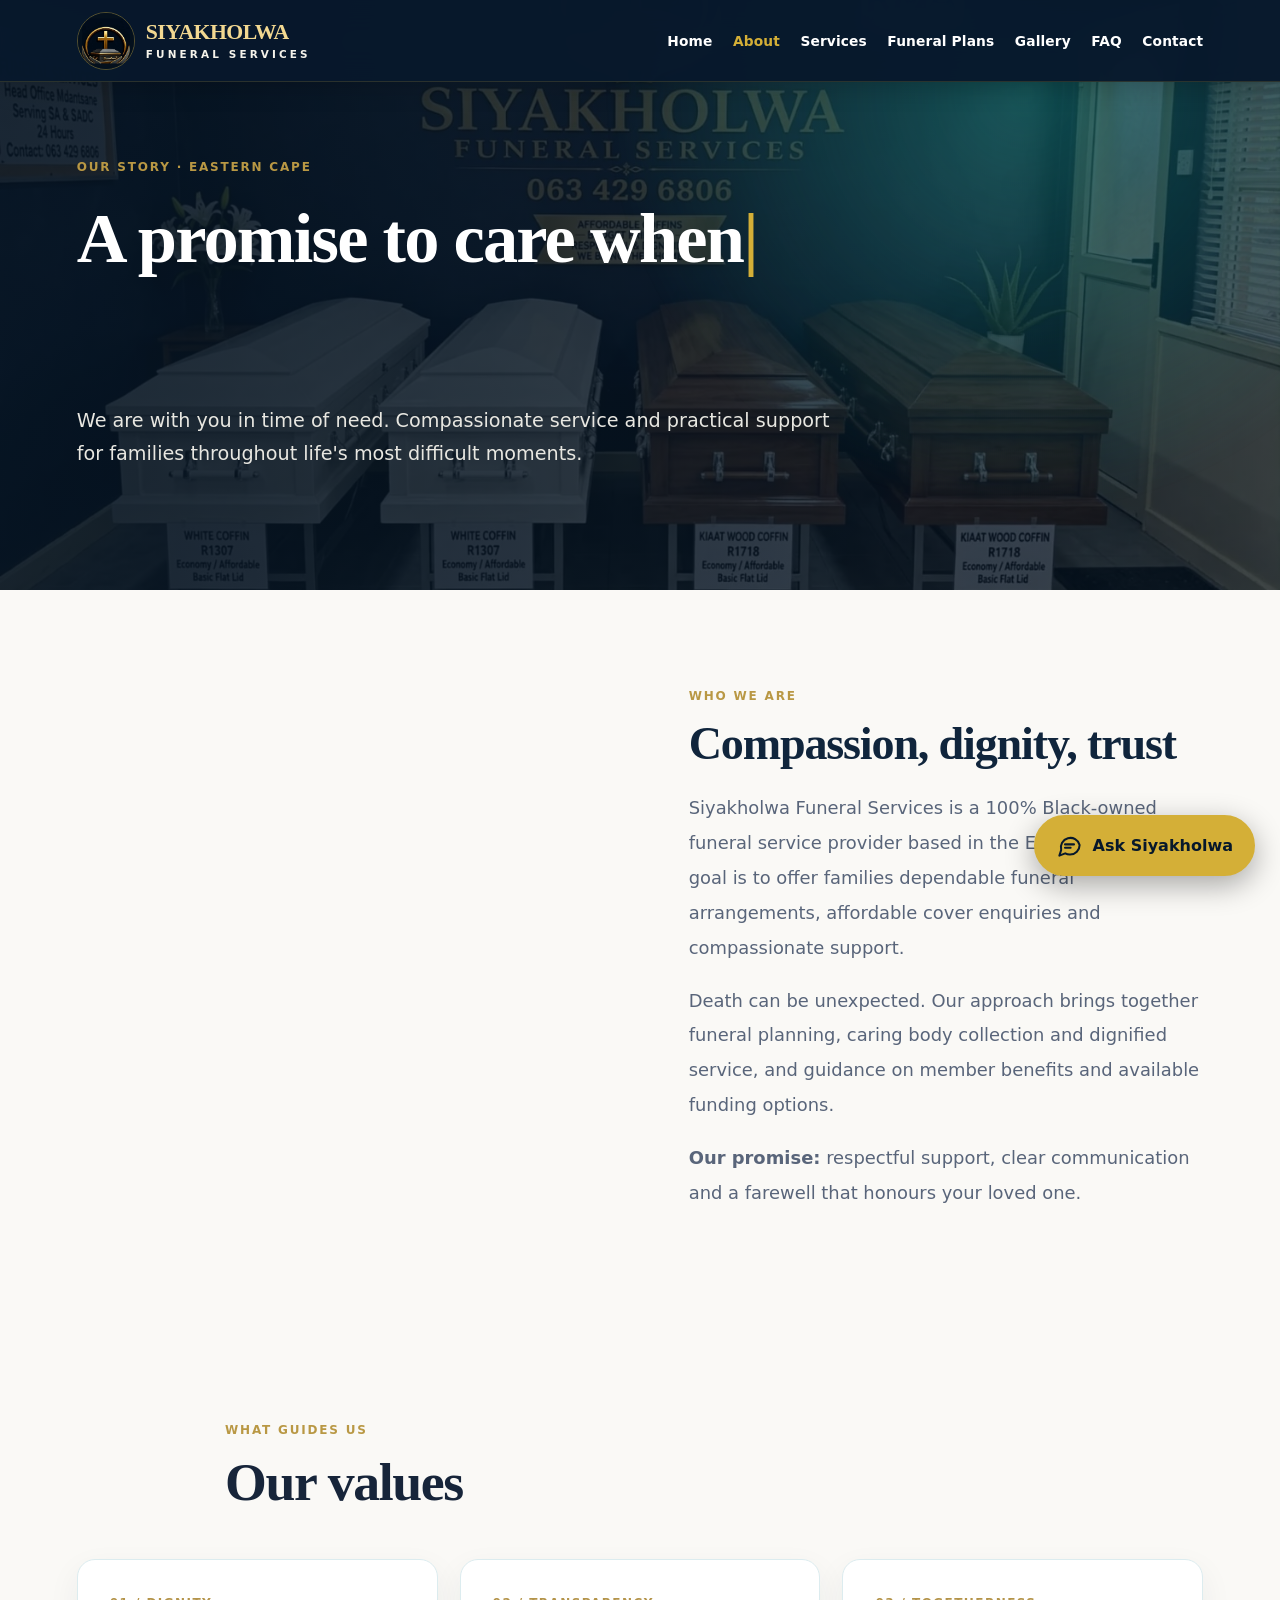
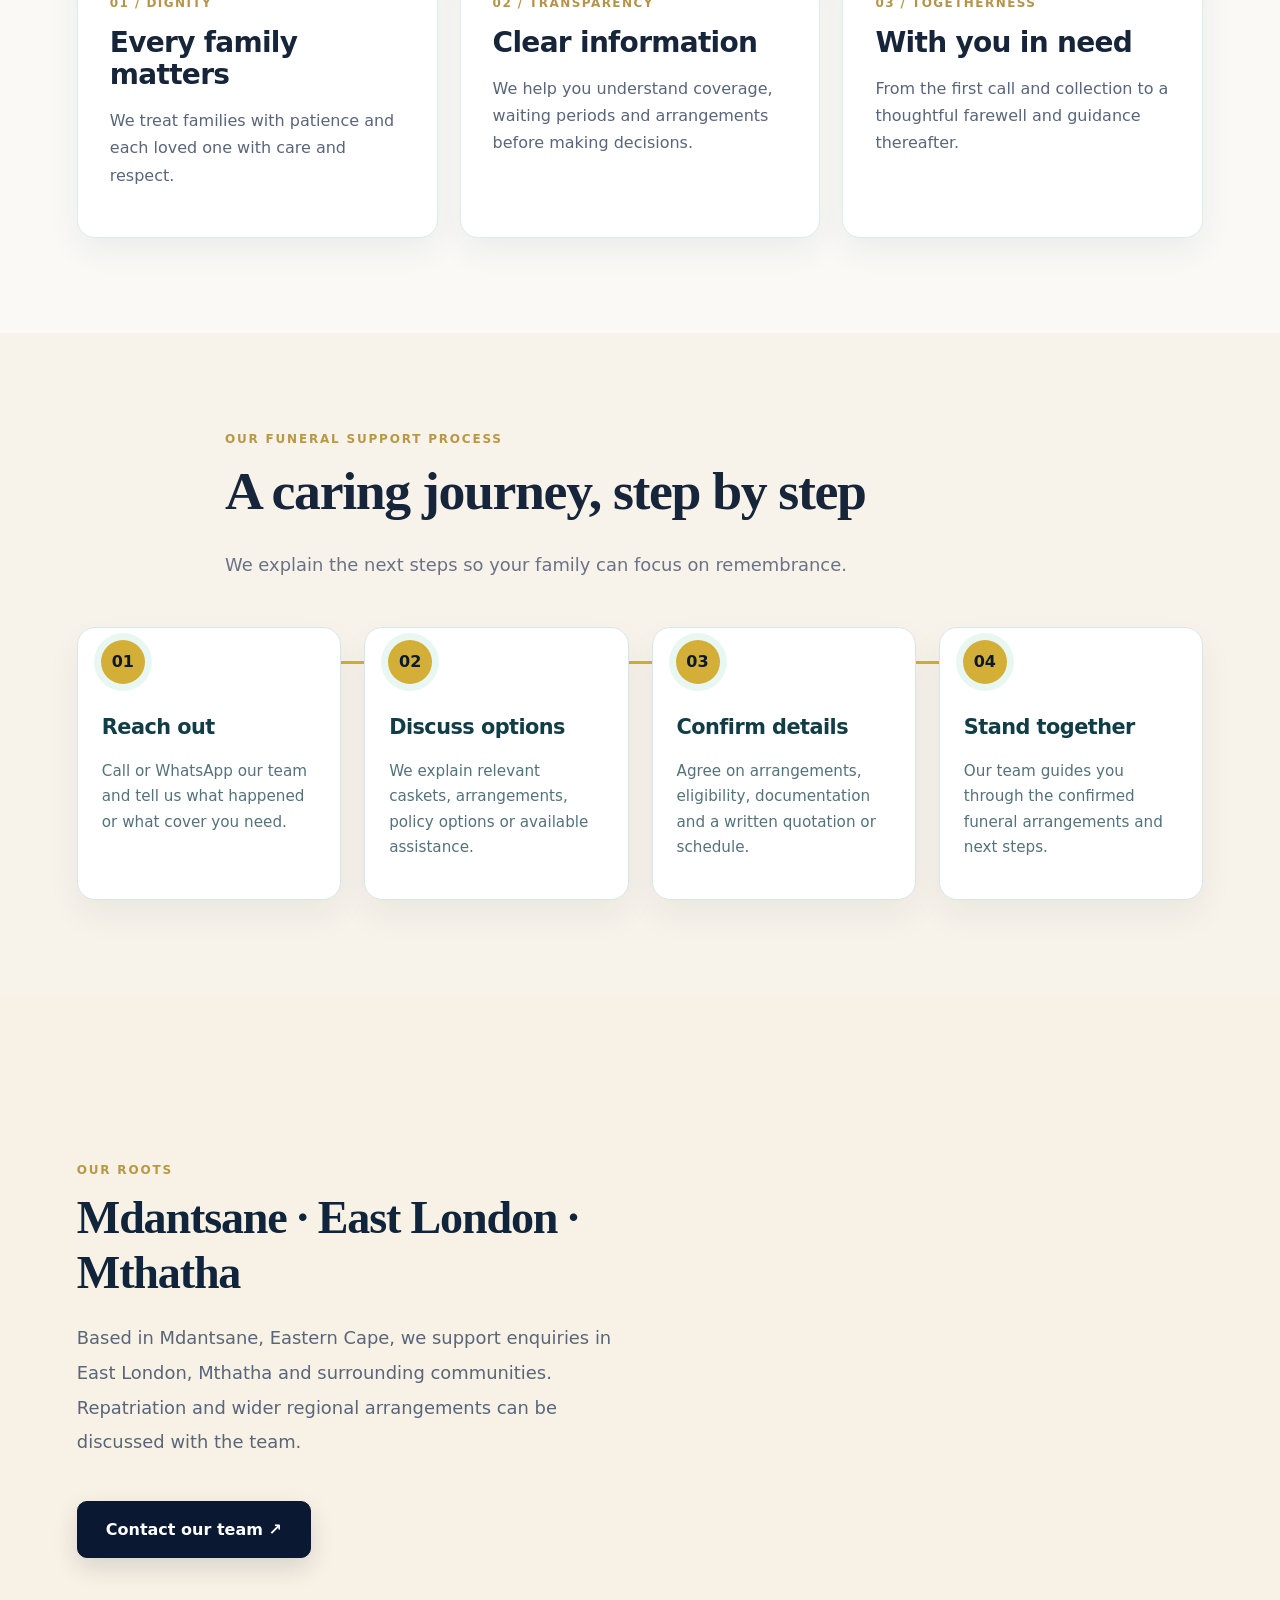
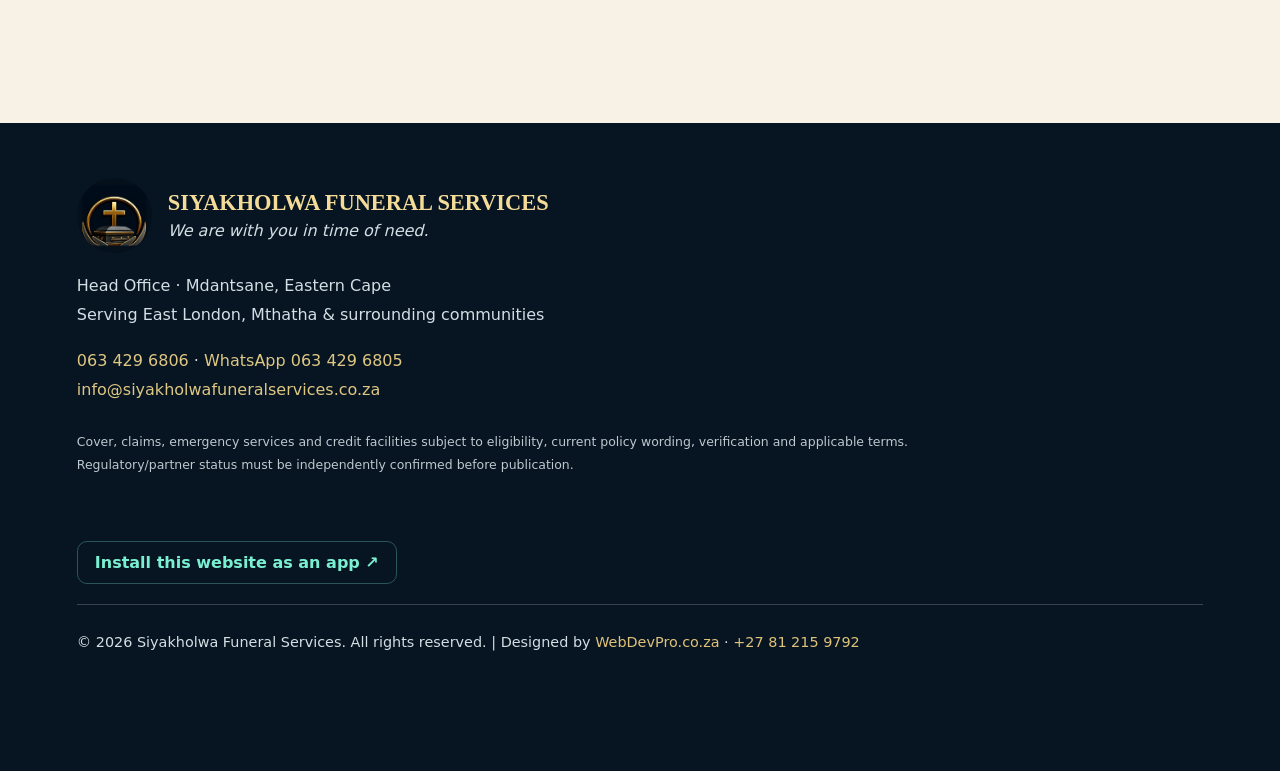
==== about.html @ 6c27e399 "Deploy Siyakholwa UltraMax 7 Pro website files" ====
<!DOCTYPE html>

<html lang="en">
<head>
<meta charset="utf-8"/>
<meta content="width=device-width,initial-scale=1" name="viewport"/>
<meta content="#0A1931" name="theme-color"/>
<meta content="Siyakholwa Funeral Services: about information, funeral cover, caring arrangements and assistance in the Eastern Cape." name="description"/>
<title>About | Siyakholwa Funeral Services</title>
<meta content="noindex,nofollow" name="robots"/>
<link href="manifest.webmanifest" rel="manifest"/>
<link href="assets/icon-192.png" rel="icon" sizes="192x192" type="image/png"/>
<link href="assets/icon-180.png" rel="apple-touch-icon"/>
<meta content="yes" name="apple-mobile-web-app-capable"/>
<meta content="black-translucent" name="apple-mobile-web-app-status-bar-style"/>
<meta content="website" property="og:type"/>
<meta content="About | Siyakholwa Funeral Services" property="og:title"/>
<meta content="We are with you in time of need. Dignified funeral services, family cover and compassionate assistance in the Eastern Cape." property="og:description"/>
<link href="styles.css" rel="stylesheet"/>
<link href="premium.css" rel="stylesheet"/><link href="brand.css" rel="stylesheet"/>
<script defer="" src="site-config.js"></script>
<script defer="" src="script.js"></script>
<script defer="" src="premium.js"></script>
<script defer="" src="chatbot.js"></script>
<script defer="" src="pwa.js"></script><script defer="" src="brand.js"></script>
<meta content="https://www.siyakholwafuneralservices.co.za/assets/coffin-showroom.webp" property="og:image"/><link href="https://www.siyakholwafuneralservices.co.za/about.html" rel="canonical"/></head>
<body data-page="about">
<a class="skip-link" href="#main">Skip to content</a>
<header class="header">
<a aria-label="Siyakholwa Funeral Services home" class="brand" href="index.html"><img alt="Siyakholwa gold cross and caring hands logo" class="brand-mark" src="assets/logo-mark.webp"/><span class="brand-wordmark">SIYAKHOLWA<small>FUNERAL SERVICES</small></span></a>
<button aria-controls="primaryNav" aria-expanded="false" class="menu-btn" id="menuBtn" type="button">Menu <span aria-hidden="true">☰</span></button>
<nav aria-label="Main navigation" id="primaryNav"><a href="index.html">Home</a><a aria-current="page" href="about.html">About</a><a href="services.html">Services</a><a href="plans.html">Funeral Plans</a><a href="gallery.html">Gallery</a><a href="faq.html">FAQ</a><a href="contact.html">Contact</a></nav>
</header>
<div aria-hidden="true" class="scroll-progress" id="scrollProgress"></div>
<main id="main"><section class="inner-hero photo-inner"><div class="inner-glow"></div><span class="kicker reveal slide-left">OUR STORY · EASTERN CAPE</span><h1 class="typewriter" data-text="A promise to care when it matters most">A promise to care when it matters most</h1><p class="reveal slide-up">We are with you in time of need. Compassionate service and practical support for families throughout life's most difficult moments.</p></section>
<section class="section"><div class="welcome-grid"><div class="welcome-photo reveal mask-in"><img alt="Siyakholwa branded vehicles outside the funeral services premises" loading="lazy" src="assets/poster-services.webp"/></div><div class="welcome-details reveal slide-right"><span class="kicker">WHO WE ARE</span><h2 class="typewriter reveal-title" data-text="Compassion, dignity, trust">Compassion, dignity, trust</h2><p>Siyakholwa Funeral Services is a 100% Black-owned funeral service provider based in the Eastern Cape. Our goal is to offer families dependable funeral arrangements, affordable cover enquiries and compassionate support.</p><p>Death can be unexpected. Our approach brings together funeral planning, caring body collection and dignified service, and guidance on member benefits and available funding options.</p><p><strong>Our promise:</strong> respectful support, clear communication and a farewell that honours your loved one.</p></div></div></section>
<section class="section principles-section"><div class="section-head reveal slide-up"><span class="kicker">WHAT GUIDES US</span><h2>Our values</h2></div><div class="info-grid"><article class="info-card reveal slide-up"><span class="small-index">01 / DIGNITY</span><h3>Every family matters</h3><p>We treat families with patience and each loved one with care and respect.</p></article><article class="info-card reveal slide-up"><span class="small-index">02 / TRANSPARENCY</span><h3>Clear information</h3><p>We help you understand coverage, waiting periods and arrangements before making decisions.</p></article><article class="info-card reveal slide-up"><span class="small-index">03 / TOGETHERNESS</span><h3>With you in need</h3><p>From the first call and collection to a thoughtful farewell and guidance thereafter.</p></article></div></section>
<section class="section premium-timeline-section"><div class="section-head reveal slide-up"><span class="kicker">OUR FUNERAL SUPPORT PROCESS</span><h2 class="typewriter reveal-title" data-text="A caring journey, step by step">A caring journey, step by step</h2><p>We explain the next steps so your family can focus on remembrance.</p></div><ol class="premium-timeline" id="premiumTimeline"></ol></section>
<section class="section editorial-feature"><div class="welcome-grid reverse"><div class="welcome-details reveal slide-left"><span class="kicker">OUR ROOTS</span><h2>Mdantsane · East London · Mthatha</h2><p>Based in Mdantsane, Eastern Cape, we support enquiries in East London, Mthatha and surrounding communities. Repatriation and wider regional arrangements can be discussed with the team.</p><a class="btn dark-btn" href="contact.html">Contact our team ↗</a></div><div class="welcome-photo reveal mask-in"><img alt="Casket selection in the Siyakholwa funeral showroom" loading="lazy" src="assets/coffin-showroom.webp"/></div></div></section></main>
<footer>
<div class="footer-main"><div class="footer-logo"><img alt="Siyakholwa emblem" src="assets/logo-mark.webp"/><div><strong>SIYAKHOLWA FUNERAL SERVICES</strong><p>We are with you in time of need.</p></div></div><p>Head Office · Mdantsane, Eastern Cape<br/>Serving East London, Mthatha &amp; surrounding communities</p><p><a href="tel:+27634296806">063 429 6806</a> · <a href="https://wa.me/27634296805" rel="noopener" target="_blank">WhatsApp 063 429 6805</a><br/><a href="mailto:info@siyakholwafuneralservices.co.za">info@siyakholwafuneralservices.co.za</a></p><p class="legal-note">Cover, claims, emergency services and credit facilities subject to eligibility, current policy wording, verification and applicable terms. Regulatory/partner status must be independently confirmed before publication.</p></div>
<p class="footer-install"><button data-install="" type="button">Install this website as an app ↗</button></p>
<div class="footer-bottom">© <span id="year"></span> Siyakholwa Funeral Services. All rights reserved. | Designed by <a href="https://webdevpro.co.za" rel="noopener" target="_blank">WebDevPro.co.za</a> · <a href="tel:+27812159792">+27 81 215 9792</a></div>
</footer>
<nav aria-label="Mobile quick navigation" class="mobile-bottom mobile-bottom-pro">
<a class="mobile-nav-item" href="index.html"><span class="mobile-nav-icon-wrap"><svg aria-hidden="true" class="mobile-nav-icon" fill="none" focusable="false" stroke="currentColor" stroke-linecap="round" stroke-linejoin="round" stroke-width="1.8" viewbox="0 0 24 24"><path d="m3 10 9-7 9 7"></path><path d="M5 9v11a1 1 0 0 0 1 1h12a1 1 0 0 0 1-1V9"></path><path d="M9 21v-7h6v7"></path></svg></span><span class="mobile-nav-label">Home</span></a>
<a class="mobile-nav-item" href="services.html"><span class="mobile-nav-icon-wrap"><svg aria-hidden="true" class="mobile-nav-icon" fill="none" focusable="false" stroke="currentColor" stroke-linecap="round" stroke-linejoin="round" stroke-width="1.8" viewbox="0 0 24 24"><rect height="7" rx="1.6" width="7" x="3" y="3"></rect><rect height="7" rx="1.6" width="7" x="14" y="3"></rect><rect height="7" rx="1.6" width="7" x="3" y="14"></rect><path d="M17.5 14v7m-3.5-3.5h7"></path></svg></span><span class="mobile-nav-label">Services</span></a>
<button aria-controls="chatPanel" aria-label="Open 24/7 assistance" class="mobile-nav-item mobile-nav-chat" data-open-chat="" type="button"><span class="mobile-nav-icon-wrap mobile-nav-chat-icon"><svg aria-hidden="true" class="mobile-nav-icon" fill="none" focusable="false" stroke="currentColor" stroke-linecap="round" stroke-linejoin="round" stroke-width="1.8" viewbox="0 0 24 24"><path d="M20.5 11.6a8.4 8.4 0 0 1-8.6 8.3 9.5 9.5 0 0 1-4.2-.9L3 21l1.7-4.7A8.4 8.4 0 1 1 20.5 11.6Z"></path><path d="M8.1 10.2h7.8M8.1 13.8h5.2"></path></svg><span aria-hidden="true" class="mobile-nav-live"></span></span><span class="mobile-nav-label">Chat</span></button>
<a class="mobile-nav-item" href="contact.html"><span class="mobile-nav-icon-wrap"><svg aria-hidden="true" class="mobile-nav-icon" fill="none" focusable="false" stroke="currentColor" stroke-linecap="round" stroke-linejoin="round" stroke-width="1.8" viewbox="0 0 24 24"><rect height="14" rx="2.6" width="18" x="3" y="5"></rect><path d="m4 7 8 6 8-6"></path></svg></span><span class="mobile-nav-label">Contact</span></a>
<button aria-label="Install this website as an app" class="mobile-nav-item" id="installHelp" type="button"><span class="mobile-nav-icon-wrap"><svg aria-hidden="true" class="mobile-nav-icon" fill="none" focusable="false" stroke="currentColor" stroke-linecap="round" stroke-linejoin="round" stroke-width="1.8" viewbox="0 0 24 24"><rect height="19" rx="2.3" width="11" x="6.5" y="2.5"></rect><path d="M12 7v7m-3-3 3 3 3-3"></path><path d="M10 18h4"></path></svg></span><span class="mobile-nav-label">Install</span></button>
</nav>
<dialog aria-labelledby="installTitle" id="installDialog">
<h2 id="installTitle">Install this website</h2>
<p>Install Siyakholwa Funeral Services as an app where supported. On iPhone use Safari → Share → Add to Home Screen.</p>
<p id="installStatus" role="status"></p>
<button hidden="" id="installNow" type="button">Install app</button>
<button id="closeDialog" type="button">Close</button>
</dialog>
<button aria-controls="chatPanel" aria-expanded="false" aria-haspopup="dialog" aria-label="Open 24/7 enquiry assistant" class="chat-launcher" id="chatLauncher" type="button">
<svg aria-hidden="true" fill="none" height="27" stroke="currentColor" stroke-linecap="round" stroke-linejoin="round" stroke-width="1.8" viewbox="0 0 24 24" width="27"><path d="M21 11.5a8.5 8.5 0 0 1-8.5 8.5 9 9 0 0 1-4.3-1L3 21l1.6-5A8.5 8.5 0 1 1 21 11.5Z"></path><path d="M8 11h8M8 14h5"></path></svg>
<span class="chat-launcher-label">Ask Siyakholwa</span>
</button>
<section aria-label="24/7 automated enquiry assistant" aria-modal="false" class="chat-panel" hidden="" id="chatPanel" role="dialog">
<div class="chat-top"><div aria-hidden="true" class="chat-avatar">✦</div><div class="chat-heading"><strong id="chatCompany">Siyakholwa Funeral Services</strong><span><i aria-hidden="true" class="online-dot"></i> 24/7 automated assistance</span></div><button aria-label="Close enquiry assistant" class="chat-close" id="chatClose" type="button">×</button></div>
<div aria-live="polite" class="chat-progress" id="chatProgress">Welcome</div>
<div aria-live="polite" aria-relevant="additions text" class="chat-transcript" id="chatTranscript"></div>
<div class="chat-compose"><div id="chatControls"></div><p class="chat-status" hidden="" id="chatStatus" role="status"></p><p class="chat-footnote">We prepare your message; you confirm sending it in WhatsApp.</p></div>
</section>
</body>
</html>
---- styles.css ----
:root{--navy:#071c2b;--teal:#42dcc4;--white:#fff;--ink:#143244;--muted:#607383}*{box-sizing:border-box}html{scroll-behavior:smooth}body{margin:0;font-family:system-ui,-apple-system,Segoe UI,sans-serif;background:#f6f9fa;color:var(--ink)}a{color:inherit;text-decoration:none}button{font:inherit;cursor:pointer}button:focus-visible,a:focus-visible{outline:3px solid var(--teal);outline-offset:4px}.header{height:82px;background:#071c2bee;backdrop-filter:blur(16px);position:fixed;z-index:30;inset:0 0 auto;display:flex;align-items:center;justify-content:space-between;padding:0 clamp(20px,6vw,100px);color:white}.brand{display:flex;align-items:center;gap:9px;font-weight:850;letter-spacing:.06em}.brand b{color:var(--teal)}.brand-logo{display:grid;place-items:center;background:var(--teal);color:var(--navy);width:42px;height:42px;border-radius:11px}#primaryNav{display:flex;gap:32px}#primaryNav a:hover,.text-link{color:var(--teal)}.menu-btn{display:none}.hero{min-height:min(800px,100svh);height:100svh;position:relative;isolation:isolate;display:flex;align-items:center;color:white;overflow:hidden}.hero-bg,.hero-overlay{position:absolute;inset:0;z-index:-2}.hero-bg{opacity:0;transition:opacity 1.25s ease,transform 8s linear;transform:scale(1.08)}.hero-bg.active{opacity:1;transform:scale(1)}.slide-a{background:radial-gradient(circle at 75% 35%,#387c9d 0%,transparent 34%),linear-gradient(125deg,#071c2b,#193b55 65%,#0a5260)}.slide-b{background:radial-gradient(circle at 68% 50%,#10a991 0%,transparent 40%),linear-gradient(130deg,#071c2b,#12445c)}.slide-c{background:radial-gradient(circle at 76% 35%,#d3aa5e 0%,transparent 38%),linear-gradient(135deg,#071c2b,#1d485b)}.hero-overlay{background:linear-gradient(90deg,#061826bb,transparent);z-index:-1}.hero-content{width:min(940px,88%);margin:80px auto 0}.eyebrow,.kicker{display:inline-block;letter-spacing:.24em;font-size:.75rem;font-weight:800;color:var(--teal)}h1{font-size:clamp(3rem,7vw,6.5rem);letter-spacing:-.06em;line-height:1.08;margin:24px 0}h2{font-size:clamp(2.1rem,4.2vw,4rem);line-height:1.12;letter-spacing:-.045em;margin:14px 0 26px}.hero p{font-size:clamp(1rem,1.6vw,1.35rem);line-height:1.8;max-width:660px;min-height:85px}.btn{background:var(--teal);color:var(--navy);display:inline-flex;gap:20px;align-items:center;padding:18px 28px;border-radius:10px;font-weight:800;margin-top:23px;transition:transform .6s}.btn:hover{transform:translateY(-5px)}.slide-controls{position:absolute;bottom:50px;right:7%;display:flex;align-items:center;gap:18px}.slide-controls button{border:1px solid #ffffff88;background:#ffffff16;border-radius:50%;color:white;width:47px;height:47px}.section{padding:clamp(85px,10vw,150px) max(6vw,24px)}.section-head{max-width:780px}.section p{font-size:1.12rem;line-height:1.8;color:var(--muted)}.card-grid{display:grid;grid-template-columns:repeat(3,1fr);gap:25px;margin-top:55px}.flip-card{border:0;background:transparent;height:320px;perspective:1200px;padding:0;text-align:left}.flip-inner{display:block;width:100%;height:100%;position:relative;transform-style:preserve-3d;transition:transform 1.15s cubic-bezier(.22,1,.36,1)}.flip-card.flipped .flip-inner{transform:rotateY(180deg)}.flip-face{position:absolute;inset:0;display:flex;flex-direction:column;justify-content:space-between;padding:35px;border-radius:18px;backface-visibility:hidden;box-shadow:0 14px 30px #0b263111}.front{background:linear-gradient(135deg,#fff,#e8f5f5)}.back{background:#092a39;color:#fff;transform:rotateY(180deg)}.flip-face strong{font-size:1.7rem}.flip-face small{font-size:.9rem;opacity:.65}.flip-face .number{color:#058b7a;font-size:2rem;font-weight:800}.split{display:grid;grid-template-columns:1fr 1fr;align-items:center;gap:8vw;background:#eaf2f3}.feature-visual{background:linear-gradient(145deg,#0c3448,#0d7d85);min-height:450px;border-radius:25px;display:grid;place-items:center;box-shadow:24px 24px 0 #cbdfe2}.feature-visual span{font-weight:900;font-size:clamp(3rem,5vw,6rem);color:white;line-height:1}.feature-visual b{color:var(--teal)}.text-link{color:#087f79;font-weight:800}.contact{text-align:center;background:#082534}.contact .kicker{color:var(--teal)}.contact h2{color:white}.contact p{max-width:720px;margin:auto;color:#bbd0d7}footer{background:#061724;color:#d2dfe4;padding:55px 6vw 115px}.footer-main{margin-bottom:65px}.footer-main strong{font-size:1.5rem}.footer-bottom{border-top:1px solid #ffffff33;padding-top:25px;font-size:.9rem;line-height:1.8}.footer-bottom a{color:var(--teal)}.mobile-bottom{display:none}.reveal.ready{opacity:0;transition:opacity 1.05s cubic-bezier(.22,1,.36,1),transform 1.15s cubic-bezier(.22,1,.36,1)}.reveal.ready.slide-up{transform:translateY(55px)}.reveal.ready.slide-left{transform:translateX(-60px)}.reveal.ready.slide-right{transform:translateX(60px)}.reveal.ready.scale-in{transform:scale(.9)}.reveal.ready.rotate-in{transform:rotate(-4deg) scale(.94)}.reveal.ready.visible{opacity:1;transform:none}.card-grid .flip-card:nth-child(2){transition-delay:.14s}.card-grid .flip-card:nth-child(3){transition-delay:.28s}.typewriter.is-typing::after{content:'|';color:var(--teal);animation:blink .7s step-end infinite}@keyframes blink{50%{opacity:0}}.word-reveal span{display:inline-block;opacity:0;transform:translateY(15px);animation:wordin .75s forwards}@keyframes wordin{to{opacity:1;transform:none}}dialog{border:0;border-radius:15px;max-width:370px;padding:28px;box-shadow:0 25px 80px #0006}dialog::backdrop{background:#001b2aad}dialog button{padding:11px 24px;border:0;border-radius:8px;background:var(--teal)}@media(max-width:767px){.header{height:68px;padding:0 20px}.menu-btn{display:block;background:transparent;color:white;border:1px solid #ffffff77;border-radius:8px;padding:8px 12px}#primaryNav{display:none;position:absolute;top:68px;left:0;right:0;background:#071c2b;padding:20px;flex-direction:column;gap:20px}#primaryNav.open{display:flex}.hero{height:84svh;min-height:570px}.hero-content{margin-top:70px}.slide-controls{bottom:24px}.section{padding:86px 22px}.card-grid{grid-template-columns:1fr;gap:23px}.flip-card{height:260px}.split{grid-template-columns:1fr}.feature-visual{min-height:280px}.mobile-bottom{position:fixed;display:grid;grid-template-columns:repeat(5,1fr);bottom:0;left:0;right:0;z-index:40;background:#071c2bf5;color:white;padding:9px 5px calc(9px + env(safe-area-inset-bottom));box-shadow:0 -5px 30px #0004}.mobile-bottom a,.mobile-bottom button{font-size:.67rem;display:flex;flex-direction:column;align-items:center;gap:3px;justify-content:center;background:none;border:0;color:white;min-height:48px}.mobile-bottom span{font-size:1.45rem}body{padding-bottom:calc(65px + env(safe-area-inset-bottom))}footer{padding-bottom:45px}}@media(prefers-reduced-motion:reduce){*,*::before,*::after{scroll-behavior:auto!important;animation:none!important;transition:none!important}.hero-bg{transform:none}.reveal.ready{opacity:1!important;transform:none!important}.flip-card.flipped .flip-inner{transform:none}.flip-card.flipped .front{display:none}.flip-card.flipped .back{transform:none;display:flex}}

/* =============================================================
   ULTRA MAX 7 PRO — layered detail and chatbot additions
   Overrides preserve the original Ultra Max 7 visual identity.
   ============================================================= */
:root { --ease-premium:cubic-bezier(.22,1,.36,1); }
[hidden] { display:none !important; }
.skip-link { position:fixed;left:16px;top:-70px;z-index:200;background:white;color:#102337;padding:10px 15px;border-radius:8px; }
.skip-link:focus { top:10px; }
.header { z-index:60; }
#primaryNav { gap:clamp(12px,1.65vw,26px);align-items:center; }
#primaryNav a { font-size:.88rem;font-weight:600;transition:color .25s ease;white-space:nowrap; }
#primaryNav a[aria-current="page"] { color:var(--teal); }
.brand { font-size:.94rem;white-space:nowrap; }
.hero-content { width:min(1050px,88%); }
.hero-ctas { display:flex;align-items:center;gap:14px;flex-wrap:wrap; }
.btn { border:0;cursor:pointer;box-shadow:0 15px 35px #020f1b1a;transition:transform .45s var(--ease-premium),box-shadow .45s; }
.btn:hover { box-shadow:0 18px 35px #020f1b30; }
.btn-outline { background:#ffffff15;color:#fff;border:1px solid #ffffff8f;backdrop-filter:blur(7px); }
.btn-outline:hover { background:#ffffff27; }
.flip-card { border-radius:18px;transition:filter .3s,transform .45s var(--ease-premium); }
.flip-card:hover { transform:translateY(-5px); }
.flip-face { overflow:hidden; }
.flip-face:before { content:"";pointer-events:none;position:absolute;width:200px;height:200px;right:-80px;top:-80px;border:1px solid #00aa9960;border-radius:50%; }
.card-grid { align-items:stretch; }
.contact-btn { margin-top:25px; }
.feature-visual { overflow:hidden;position:relative;isolation:isolate; }
.feature-visual > span { z-index:2;position:relative; }
.visual-rings { position:absolute;width:420px;height:420px;border:1px solid #ffffff28;border-radius:50%;right:-30%;top:-35%;box-shadow:0 0 0 70px #ffffff08,0 0 0 140px #ffffff06;animation:orbit-pulse 7s ease-in-out infinite alternate; }
@keyframes orbit-pulse { from{transform:scale(.94) rotate(-8deg)} to{transform:scale(1.07) rotate(11deg)} }
.effects-showcase { background:radial-gradient(ellipse at 90% 20%,#c1f1e8aa,transparent 38%),#f4fbfa; }
.effects-grid,.info-grid { display:grid;grid-template-columns:repeat(3,minmax(0,1fr));gap:22px;margin-top:45px; }
.effect-tile { display:flex;flex-direction:column;min-height:345px;border-radius:23px;padding:29px;box-shadow:0 15px 45px #082b3911;overflow:hidden;position:relative;background:#0a2939;color:white;isolation:isolate; }
.effect-tile:nth-child(2) { background:#0b5357; }
.effect-tile:nth-child(3) { background:#24526a; }
.effect-tile::after { content:"";position:absolute;inset:auto -45% -75% 5%;height:370px;border-radius:50%;z-index:-1;background:radial-gradient(ellipse,#5eedd63d,transparent 70%); }
.effect-number { letter-spacing:.17em;font-size:.67rem;font-weight:900;color:#8af2dd; }
.effect-glyph { margin:auto;font-size:6rem;line-height:1;color:#7de5d6;opacity:.9;filter:drop-shadow(0 0 35px #30eac355); }
.effect-tile h3 { font-size:1.35rem;margin:15px 0 4px; }
.effect-tile p { color:#d0e0e4;font-size:.95rem;line-height:1.6;margin:0; }
.hover-lift { transition:transform .7s var(--ease-premium),box-shadow .7s var(--ease-premium),opacity 1.1s,filter 1.1s,clip-path 1.1s; }
.hover-lift:hover { transform:translateY(-9px);box-shadow:0 24px 55px #082b3928; }
.reveal.ready.mask-in { clip-path:inset(0 100% 0 0 round 18px);transform:translateY(22px); }
.reveal.ready.blur-in { filter:blur(12px);transform:translateY(33px) scale(.96); }
.reveal.ready.tilt-in { transform:perspective(700px) rotateY(14deg) translateY(45px); }
.reveal.ready.mask-in.visible { clip-path:inset(0 0 0 0 round 0);transform:none; }
.reveal.ready.blur-in.visible { filter:blur(0);transform:none; }
.reveal.ready.tilt-in.visible { transform:none; }
.effects-grid > :nth-child(2),.info-grid > :nth-child(2),.gallery-grid > :nth-child(2),.process-grid > :nth-child(2) { transition-delay:.14s; }
.effects-grid > :nth-child(3),.info-grid > :nth-child(3),.gallery-grid > :nth-child(3),.process-grid > :nth-child(3) { transition-delay:.28s; }
.gallery-grid > :nth-child(4),.process-grid > :nth-child(4) { transition-delay:.16s; }
.gallery-grid > :nth-child(5) { transition-delay:.27s; }
.reveal.ready { transition-duration:1.15s; }
.inner-hero { position:relative;isolation:isolate;overflow:hidden;min-height:480px;display:flex;justify-content:center;flex-direction:column;padding:150px max(6vw,24px) 100px;background:linear-gradient(115deg,#071c2b,#16485b);color:#fff; }
.inner-hero h1 { font-size:clamp(2.8rem,5.4vw,5.8rem);max-width:1000px;position:relative;z-index:1; }
.inner-hero p { font-size:clamp(1rem,1.5vw,1.2rem);line-height:1.8;color:#c6d9df;max-width:770px;position:relative;z-index:1; }
.inner-hero .kicker { position:relative;z-index:1; }
.inner-glow { position:absolute;right:-15%;top:-60%;width:70vw;height:70vw;max-width:900px;max-height:900px;border-radius:50%;background:radial-gradient(circle,#1fb8a759 0,transparent 66%);filter:blur(6px);pointer-events:none;animation:ambient-float 9s ease-in-out infinite alternate; }
@keyframes ambient-float { from{transform:translate(-3%,2%)} to{transform:translate(5%,-4%)} }
.light-split { background:#f6fbfa; }
.about-visual { background:linear-gradient(140deg,#062c43,#17a795); }
.info-card { padding:32px;background:#fff;border:1px solid #dcecef;border-radius:18px;min-height:260px;box-shadow:0 12px 32px #082a3810; }
.info-card h3 { font-size:1.75rem;line-height:1.15;margin:16px 0; }
.info-card p { font-size:1rem;line-height:1.7; }
.small-index { font-weight:900;color:#0f837e;letter-spacing:.12em;font-size:.78rem; }
.process-section { background:#e9f3f3; }
.process-grid { display:grid;grid-template-columns:repeat(4,1fr);gap:18px;margin:36px 0; }
.process-step { border-left:3px solid #08a896;padding:17px 20px;background:#fff;border-radius:4px 14px 14px 4px; }
.process-step b { font-size:2rem;color:#0c8d83; }
.process-step h3 { margin-bottom:5px; }
.process-step p { font-size:.94rem;margin:0; }
.text-button { padding:0;background:transparent;border:0;color:#0b817a;font-weight:800;margin-top:8px;text-decoration:underline;text-underline-offset:5px; }
.gallery-grid { display:grid;grid-template-columns:repeat(3,minmax(0,1fr));grid-auto-rows:230px;gap:20px; }
.gallery-tile { min-height:220px;padding:28px;display:flex;flex-direction:column;align-items:flex-start;justify-content:flex-end;overflow:hidden;color:white;position:relative;isolation:isolate;border-radius:18px;background:radial-gradient(circle at 70% 25%,#409fac 3%,transparent 42%),linear-gradient(145deg,#072638,#23526d); }
.gallery-tile:nth-child(even) { background:radial-gradient(circle at 30% 15%,#65d8b4,transparent 42%),linear-gradient(145deg,#17435b,#11777c); }
.gallery-tile::after { content:"";position:absolute;inset:-15%;border:1px solid #ffffff36;border-radius:50%;transform:translate(48%,27%);transition:transform .85s var(--ease-premium);z-index:-1; }
.gallery-tile:hover::after { transform:translate(32%,16%); }
.gallery-tile span { font-size:2rem;font-weight:900;color:#b0ffe9;margin-bottom:auto; }
.gallery-tile strong { font-size:1.5rem; }
.gallery-tile small { font-size:.82rem;opacity:.8;margin-top:8px; }
.gallery-tall { grid-row:span 2; }
.faq-section { max-width:1100px;margin:auto; }
.faq-list details { background:#fff;border:1px solid #d9e6e9;border-radius:14px;margin-bottom:14px;padding:0 24px;box-shadow:0 10px 22px #07233309; }
.faq-list summary { cursor:pointer;font-size:1.12rem;font-weight:800;padding:24px 25px 24px 0;list-style:none;position:relative; }
.faq-list summary::-webkit-details-marker { display:none; }
.faq-list summary::after { content:'+';position:absolute;right:0;top:18px;font-size:1.6rem;color:#008c81;transition:transform .25s; }
.faq-list details[open] summary::after { transform:rotate(45deg); }
.faq-list p { margin:0 0 24px;font-size:1rem; }
.faq-list code { background:#e4f3f0;padding:2px 5px;border-radius:4px; }
.review-empty { max-width:900px;margin:auto;text-align:center;border:1px solid #d6e8ea;border-radius:24px;padding:35px 35px 70px;background:radial-gradient(circle at 60% 15%,#d5f3eb,#fff 70%); }
.review-empty h2 { font-size:clamp(1.9rem,3.5vw,3rem); }
.review-empty p { margin:0 auto 30px;max-width:650px; }
.review-mark { font-family:Georgia,serif;font-size:7rem;line-height:1;color:#0ba897;height:90px; }
.review-tag { display:inline-block;background:#d7f1ea;color:#126c61;padding:12px 18px;border-radius:40px;font-weight:700;font-size:.9rem; }
.contact-layout { display:grid;grid-template-columns:1.15fr 1fr;gap:8vw;align-items:center; }
.contact-detail { display:flex;gap:20px;align-items:center;border-top:1px solid #d8e7e9;padding:16px 0; }
.contact-detail b { font-size:1.5rem;color:#078c81; }
.contact-panel { padding:48px 38px;border-radius:25px;background:linear-gradient(135deg,#0a273b,#0d5961);color:white;box-shadow:20px 20px 0 #d3e6e9; }
.contact-panel .panel-icon { font-size:4rem;color:#40dbc5;line-height:1; }
.contact-panel > span { color:#40dbc5;letter-spacing:.18em;font-weight:800;font-size:.7rem; }
.contact-panel h3 { font-size:clamp(1.8rem,3vw,3rem);margin:12px 0; }
.contact-panel p { color:#d5e7e9; }
.contact-panel small { display:block;margin-top:24px;line-height:1.6;color:#c2dadb; }

/* Guided chatbot: no screen takeover, compact mobile footprint, full keyboard support. */
.chat-launcher { position:fixed;right:25px;bottom:24px;z-index:70;display:flex;gap:10px;align-items:center;justify-content:center;padding:15px 20px;background:#0b9f8b;color:white;border:2px solid #fff;border-radius:50px;box-shadow:0 15px 35px #012a3555;font-weight:850;transition:transform .35s,background .35s,box-shadow .35s; }
.chat-launcher:hover { background:#087f78;transform:translateY(-5px);box-shadow:0 22px 40px #012a3566; }
.chat-panel { position:fixed;z-index:75;bottom:102px;right:25px;width:min(395px,calc(100vw - 28px));height:min(630px,calc(100dvh - 135px));display:flex;flex-direction:column;background:#f8fbfc;color:#143244;border:1px solid #d1e3e7;border-radius:20px;overflow:hidden;box-shadow:0 20px 65px #001d3159;animation:chat-enter .4s var(--ease-premium); }
@keyframes chat-enter { from{opacity:0;transform:translateY(17px) scale(.965)} to{opacity:1;transform:none} }
.chat-top { display:flex;gap:12px;align-items:center;padding:15px 17px;background:linear-gradient(115deg,#063543,#087e78);color:white;min-height:74px;flex-shrink:0; }
.chat-avatar { display:grid;place-items:center;width:43px;height:43px;border-radius:14px;background:#e3fff5;color:#087e78;font-size:1.5rem;flex-shrink:0; }
.chat-heading { display:flex;flex-direction:column;gap:5px;min-width:0;flex:1; }
.chat-heading strong { font-size:1rem;overflow:hidden;text-overflow:ellipsis;white-space:nowrap; }
.chat-heading span { font-size:.73rem;opacity:.91;white-space:nowrap; }
.online-dot { display:inline-block;width:7px;height:7px;margin-right:4px;background:#72f5c9;border-radius:50%; }
.chat-close { background:#ffffff24;color:white;border:0;border-radius:10px;width:34px;height:34px;font-size:1.6rem;line-height:1;flex-shrink:0; }
.chat-progress { flex-shrink:0;min-height:33px;padding:8px 18px;background:#e4f6f2;color:#126e66;font-size:.75rem;font-weight:800;letter-spacing:.035em; }
.chat-transcript { flex:1;min-height:95px;overflow-y:auto;padding:17px 16px 14px;display:flex;flex-direction:column;gap:13px;overscroll-behavior:contain; }
.chat-bubble { font-size:.9rem;line-height:1.52;max-width:92%;padding:12px 14px;border-radius:14px 14px 14px 4px;word-break:break-word;white-space:pre-wrap; }
.chat-bubble.bot { align-self:flex-start;background:white;color:#193849;box-shadow:0 3px 14px #102c3c0f;border:1px solid #dfebee; }
.chat-bubble.visitor { align-self:flex-end;background:#087f76;color:white;border-radius:14px 14px 4px 14px; }
.chat-compose { flex-shrink:0;padding:15px 15px 11px;background:white;border-top:1px solid #dde9eb;max-height:57%;overflow-y:auto; }
.chat-step-form { margin:0; }
.chat-field label,.chat-preview-label { display:block;font-size:.81rem;font-weight:800;margin-bottom:6px; }
.chat-input { width:100%;padding:12px 13px;border:1px solid #bfcfd3;border-radius:10px;background:white;color:#173748;font:inherit;font-size:.94rem;min-height:44px; }
textarea.chat-input { min-height:90px;resize:vertical; }
.chat-input:focus,.chat-message-preview:focus { border-color:#0b9687;outline:2px solid #0b968740;outline-offset:1px; }
.chat-error { min-height:0;margin:6px 0 0;color:#af2636;font-size:.76rem;font-weight:600; }
.chat-actions { display:flex;gap:9px;align-items:stretch;margin-top:12px; }
.chat-actions .chat-btn { flex:1; }
.chat-btn { border:0;border-radius:10px;padding:12px 14px;min-height:42px;font-size:.86rem;cursor:pointer;font-weight:800;transition:background .25s,transform .25s; }
.chat-btn:hover:not(:disabled) { transform:translateY(-1px); }
.chat-btn.primary { background:#079d86;color:white; }
.chat-btn.primary:hover { background:#087b6c; }
.chat-btn.secondary { background:#d6f1eb;color:#0a756b; }
.chat-btn.subtle { background:#eef4f5;color:#275264; }
.chat-btn:disabled { opacity:.45;cursor:not-allowed; }
.chat-review { background:#f3f9f9;border:1px solid #d9e8e9;border-radius:10px;padding:12px;max-height:140px;overflow-y:auto; }
.chat-review-line { display:flex;gap:9px;align-items:flex-start;margin:0 0 7px;font-size:.8rem;line-height:1.4; }
.chat-review-line:last-child { margin-bottom:0; }
.chat-review-line strong { color:#0b6962;min-width:63px; }
.chat-review-line span { flex:1;overflow-wrap:anywhere; }
.chat-preview-label { margin:12px 0 7px; }
.chat-message-preview { width:100%;padding:10px;min-height:90px;max-height:112px;resize:vertical;border:1px solid #d6e4e6;border-radius:8px;background:#f8fbfb;font-size:.78rem;line-height:1.45;color:#294958; }
.chat-status { margin:10px 0 0;color:#164e60;background:#e8f4f5;padding:9px 10px;border-radius:8px;font-size:.75rem;line-height:1.45; }
.chat-footnote { margin:11px 0 0;font-size:.69rem;line-height:1.4;color:#657984;text-align:center; }
.chat-fallback-link { display:block;margin-top:9px;color:#097c73;font-weight:800;text-decoration:underline; }
@media(max-width:1150px) { #primaryNav { gap:12px; } #primaryNav a { font-size:.8rem; } .brand { font-size:.85rem; } }
@media(max-width:920px) { .header { padding:0 20px; } .menu-btn { display:block;background:transparent;color:white;border:1px solid #ffffff77;border-radius:8px;padding:8px 12px; } #primaryNav { display:none;position:absolute;top:82px;left:0;right:0;background:#071c2b;padding:20px;flex-direction:column;gap:18px;align-items:stretch;box-shadow:0 20px 30px #0005; } #primaryNav.open { display:flex; } #primaryNav a { font-size:1rem; } }
@media(max-width:767px) {
  #primaryNav { top:68px; }
  .hero-ctas { flex-direction:column;align-items:flex-start;gap:8px; }
  .hero-ctas .btn { margin-top:4px;padding:13px 20px;font-size:.84rem; }
  .hero h1 { font-size:clamp(2.3rem,9.5vw,3.7rem); }
  .hero p { font-size:1rem;line-height:1.6;min-height:85px; }
  .inner-hero { padding:128px 22px 80px;min-height:400px; }
  .effects-grid,.info-grid,.gallery-grid,.contact-layout { grid-template-columns:1fr; }
  .process-grid { grid-template-columns:repeat(2,1fr); }
  .gallery-grid { grid-auto-rows:215px; }
  .gallery-tall { grid-row:span 1; }
  .effect-tile { min-height:290px; }
  .contact-panel { box-shadow:10px 10px 0 #d3e6e9; }
  .chat-launcher { right:15px;bottom:calc(77px + env(safe-area-inset-bottom));padding:13px 14px;border-radius:50%;width:54px;height:54px; }
  .chat-launcher-label { display:none; }
  .chat-panel { right:10px;bottom:calc(143px + env(safe-area-inset-bottom));width:min(390px,calc(100vw - 20px));height:min(525px,calc(100dvh - 164px - env(safe-area-inset-bottom)));border-radius:18px; }
  .chat-compose { max-height:62%; }
  .mobile-bottom { z-index:80; }
  .chat-open .chat-launcher { display:none; }
  .chat-panel { z-index:90; }
}
@media(max-width:390px) { .chat-panel { bottom:calc(136px + env(safe-area-inset-bottom));height:min(490px,calc(100dvh - 153px - env(safe-area-inset-bottom))); } .chat-bubble { font-size:.84rem; } .chat-compose { padding:12px; } .process-grid { gap:10px; } .process-step { padding:15px 12px; } }
@media(max-height:590px) and (min-width:768px) { .chat-panel { height:calc(100dvh - 90px);bottom:75px; } }
@media(prefers-reduced-motion:reduce) {
  .inner-glow,.visual-rings { animation:none !important; }
  .reveal.ready.mask-in,.reveal.ready.blur-in,.reveal.ready.tilt-in { clip-path:none !important;filter:none !important;transform:none !important;opacity:1 !important; }
  .hover-lift:hover,.flip-card:hover,.chat-launcher:hover { transform:none !important; }
}
/* Reveals translate briefly beyond the viewport; clip that transient overflow
   so narrow Android/iPhone layouts do not widen their visual viewport. */
html,body { overflow-x:clip;max-width:100%; }
---- premium.css ----
/* ULTRA MAX 7 PRO — PREMIUM MODULES. Layered above existing styles. */
:root{--navy:#081d2c;--teal:#44d8bb;--teal-deep:#087f76;--ink:#092637;--muted:#52727a;--surface:#f2f8f8;--premium-shadow:0 20px 65px #092c4018}
@view-transition{navigation:auto}
::view-transition-old(root){animation:200ms ease-out both fade-out}
::view-transition-new(root){animation:280ms ease-out both fade-in}
@keyframes fade-out{to{opacity:0;filter:blur(3px)}}
@keyframes fade-in{from{opacity:0;filter:blur(3px)}to{opacity:1;filter:none}}
.scroll-progress{position:fixed;top:0;left:0;right:0;height:3px;background:var(--teal);transform:scaleX(0);transform-origin:left;z-index:105;pointer-events:none;box-shadow:0 0 16px #46d9bb66}
.section .section-head>h2,.section h2{line-height:1.15}
.premium-stat-section{background:linear-gradient(145deg,#eaf8f5,#f6fbfb)}
.stat-grid{display:grid;grid-template-columns:repeat(4,minmax(0,1fr));gap:14px;margin-top:45px}
.stat-card{position:relative;display:flex;align-items:center;justify-content:center;flex-direction:column;text-align:center;padding:28px 15px;min-height:165px;border:1px solid #cee6e3;border-radius:17px;background:white;box-shadow:0 12px 40px #003a3e08;overflow:hidden;transition-delay:var(--delay,0ms)}
.stat-card:before{content:"";position:absolute;inset:0 0 auto;height:3px;background:linear-gradient(90deg,#14b7a5,#57e6c6)}
.stat-value{font-size:clamp(2.5rem,4.4vw,4.8rem);letter-spacing:-.055em;line-height:1.2;color:#087e76;font-weight:900;font-variant-numeric:tabular-nums}
.stat-label{margin-top:7px;font-size:.88rem;line-height:1.4;color:#315461;font-weight:800}
.analytics-grid{display:grid;grid-template-columns:minmax(0,1.4fr) minmax(260px,.75fr);gap:22px;margin-top:30px}
.analytics-panel{border:1px solid #d9eaeb;border-radius:21px;padding:clamp(24px,3vw,39px);background:white;box-shadow:var(--premium-shadow)}
.analytics-panel h3{font-size:clamp(1.45rem,2.4vw,2.2rem);margin:12px 0}
.analytics-panel p{color:#617b82;line-height:1.65}
.bar-chart{display:grid;gap:24px;margin-top:27px}
.bar-heading{display:flex;justify-content:space-between;gap:12px;color:#173d4a;font-weight:800;margin-bottom:9px;font-size:.89rem}
.bar-track{height:15px;border-radius:99px;background:#deefee;overflow:hidden}
.bar-fill{height:100%;border-radius:99px;background:linear-gradient(90deg,#087e76,#5ce1c7);width:0;transition:width 1.4s cubic-bezier(.22,1,.36,1)}
.chart-visible .bar-fill{width:var(--bar-width)}
.ring-panel{text-align:center;display:flex;flex-direction:column;align-items:center;justify-content:center}
.progress-ring{width:min(225px,70%);aspect-ratio:1;border-radius:50%;display:grid;place-items:center;position:relative;margin:20px auto;background:conic-gradient(#15a999 0,#15a999 0%,#dcefed 0%);transition:background 1s}
.progress-ring.ring-visible{background:conic-gradient(#0dafa0 0,var(--ring-value),#dcefed var(--ring-value) 100%)}
.progress-ring:after{content:"";position:absolute;inset:17px;border-radius:50%;background:white;box-shadow:inset 0 0 0 1px #def0eb}
.progress-ring span{position:relative;z-index:1;font-size:clamp(2.4rem,4.8vw,4rem);font-weight:900;letter-spacing:-.06em;color:#0a6c69}
.cta-band{background:#062635;color:white;display:flex;align-items:center;justify-content:space-between;gap:35px}
.cta-band h2{color:white;font-size:clamp(2rem,3.5vw,3.4rem);max-width:680px}
.cta-band p{color:#cee1e2}.cta-band .btn{flex-shrink:0}
.btn-glass{border:1px solid #e1f8f58f;background:#f4fffa1e;color:white;backdrop-filter:blur(10px)}
.btn-secondary{background:#e7f5f1!important;color:#0a6964!important;border:1px solid #c9e7e2!important}
.service-explorer-section{background:linear-gradient(160deg,#e7f4f2,#f9fbfb)}
.service-explorer-layout{display:grid;grid-template-columns:minmax(220px,.75fr) minmax(0,1.5fr);gap:22px;margin-top:42px;align-items:stretch}
.service-tabs{display:flex;flex-direction:column;gap:9px}
.service-tab{border:1px solid #cbdee0;border-radius:15px;background:white;padding:19px;text-align:left;color:#163d48;font-weight:850;font-size:1rem;cursor:pointer;transition:background .25s,color .25s,transform .25s;min-height:72px;display:flex;align-items:center}
.service-tab:before{content:'↗';margin-right:15px;color:#07877b;font-size:1.25rem}
.service-tab:is(:hover,.active){background:#0c3b48;color:#fff;border-color:#0c3b48;transform:translateX(3px)}
.service-tab:is(:hover,.active):before{color:#67efd7}
.service-info-panel{padding:clamp(26px,4vw,55px);background:linear-gradient(135deg,#093446,#0e686d);color:white;border-radius:22px;box-shadow:var(--premium-shadow);min-height:350px;display:flex;flex-direction:column;align-items:flex-start}
.service-info-panel h3{font-size:clamp(2rem,3.6vw,3.6rem);line-height:1.09;color:white;margin:16px 0}
.service-info-panel p{max-width:740px;color:#d9f0ed;font-size:1.06rem;line-height:1.75}
.service-benefits{display:flex;gap:8px;flex-wrap:wrap;list-style:none;margin:20px 0 30px;padding:0}
.service-benefits li{border:1px solid #b6e4de6b;color:#e2fcf6;padding:10px 15px;border-radius:100px;background:#ffffff13;font-size:.82rem}
.explorer-actions{margin-top:auto;display:flex;gap:12px;flex-wrap:wrap}
.explorer-actions .btn{font-size:.86rem}
.premium-timeline-section{background:linear-gradient(180deg,#f5faf9,#e5f3f2)}
.premium-timeline{list-style:none;padding:0;display:grid;grid-template-columns:repeat(4,minmax(0,1fr));gap:23px;margin:46px 0 0;position:relative}
.premium-timeline:before{content:"";position:absolute;height:3px;top:34px;left:5%;right:5%;background:linear-gradient(90deg,#0c7a7a,#70e6c6)}
.timeline-item{position:relative;padding:66px 24px 24px;border:1px solid #d7e7e8;border-radius:18px;background:white;box-shadow:0 15px 35px #052c3a0e}
.timeline-index{position:absolute;left:23px;top:12px;width:44px;height:44px;border-radius:50%;display:grid;place-items:center;background:#0c847e;color:white;font-weight:900;box-shadow:0 0 0 7px #e9f7f3}
.timeline-item h3{font-size:1.3rem;color:#113d47}
.timeline-item p{color:#54727b;line-height:1.65;font-size:.95rem}
.premium-portfolio{background:#f1f8f7}
.filter-row{display:flex;flex-wrap:wrap;gap:10px;justify-content:center;margin:37px 0 27px}
.filter-btn{border:1px solid #c9dfe0;background:white;border-radius:100px;color:#1c5059;padding:12px 22px;font-weight:850;cursor:pointer;min-height:44px}
.filter-btn:is(:hover,.active){color:white;background:#0b716e;border-color:#0b716e}
.project-grid{display:grid;grid-template-columns:repeat(3,minmax(0,1fr));gap:17px}
.project-card{padding:0;position:relative;overflow:hidden;border:0;min-height:250px;aspect-ratio:1.15/1;border-radius:19px;isolation:isolate;cursor:pointer;text-align:left;background:#0b3040;color:white;box-shadow:0 13px 28px #073b4514;transform:perspective(900px) rotateX(var(--tiltX,0deg)) rotateY(var(--tiltY,0deg));transition:transform .25s,box-shadow .25s}
.project-card>img{width:100%;height:100%;object-fit:cover;transition:transform .7s}
.project-card:hover>img{transform:scale(1.07)}
.project-caption{position:absolute;inset:auto 0 0;padding:30px 22px 22px;background:linear-gradient(transparent,#061d2be8 68%);display:flex;flex-direction:column;gap:5px}
.project-caption>span{font-size:.69rem;letter-spacing:.16em;color:#87f8d9;font-weight:900;text-transform:uppercase}
.project-caption strong{font-size:1.38rem;color:white}.project-caption small{color:#dbecec;font-weight:650}
.project-dialog{width:min(900px,calc(100% - 24px));max-width:none;border:1px solid #a1c0c2;background:#091e2b;color:#fff;padding:0;border-radius:20px;overflow:hidden}
.project-dialog-inner{position:relative}.project-dialog img{display:block;width:100%;max-height:56vh;object-fit:cover}
.project-dialog-caption{padding:24px 27px}.project-dialog-caption h2{font-size:1.8rem;color:white;margin:0 0 9px}.project-dialog-caption p{color:#d5e8e8;line-height:1.6;margin:0}
.lightbox-close{position:absolute;right:15px;top:15px;z-index:2;background:#071f2bee;color:white;border:1px solid #ffffff66;border-radius:50%;width:44px;height:44px;display:grid;place-items:center;font-size:1.6rem;cursor:pointer}
.project-dialog-controls{display:flex;justify-content:space-between;gap:15px;margin-top:22px}.project-dialog-controls button{background:#1b5861;color:white;padding:12px 20px;min-height:44px;border:1px solid #599298;border-radius:9px;cursor:pointer}
.comparison-section{background:#eaf6f4}.compare-widget{position:relative;width:min(100%,1050px);aspect-ratio:3/2;margin:35px auto 0;border-radius:23px;overflow:hidden;background:#092f42;box-shadow:var(--premium-shadow)}
.compare-widget img{position:absolute;inset:0;width:100%;height:100%;object-fit:cover;user-select:none;pointer-events:none}
.compare-before-clip{position:absolute;inset:0;clip-path:inset(0 calc(100% - var(--compare)) 0 0)}
.compare-label{position:absolute;top:20px;color:white;background:#051e2cbd;border:1px solid #ffffff4a;border-radius:99px;padding:8px 13px;font-size:.75rem;letter-spacing:.1em;font-weight:800}
.before-tag{left:20px}.after-tag{right:20px}
.compare-line{position:absolute;inset:0 auto 0 var(--compare);width:3px;transform:translateX(-50%);background:white;box-shadow:0 0 0 2px #062e3c3b}
.compare-line span{position:absolute;top:50%;left:50%;transform:translate(-50%,-50%);width:54px;height:54px;border-radius:50%;background:white;color:#08424a;display:grid;place-items:center;font-size:1.6rem;font-weight:900;box-shadow:0 4px 20px #0004}
.compare-input-label{display:flex;justify-content:space-between;gap:10px;width:min(100%,1050px);margin:18px auto 9px;font-size:.89rem;font-weight:850;color:#234b56}
.compare-range{width:min(100%,1050px);display:block;margin:0 auto;cursor:ew-resize;accent-color:#0d9b8b;min-height:35px}
.premium-trust-section{background:#f3faf8;text-align:center}.trust-grid{display:grid;grid-template-columns:repeat(3,minmax(0,1fr));gap:17px;margin:36px 0}
.trust-card{border:1px solid #dcebea;background:white;padding:29px 18px;border-radius:17px;display:flex;flex-direction:column;gap:12px;align-items:center;justify-content:center;min-height:140px}
.trust-symbol{font-size:2rem;color:#088f81}.trust-card strong{font-size:.97rem;color:#234c56}
.premium-reviews{margin:20px 0 32px;display:grid;grid-template-columns:repeat(auto-fit,minmax(250px,1fr));gap:20px}.review-placeholder{margin:0 auto;max-width:680px;border:1px dashed #9ecac3;border-radius:16px;padding:20px;color:#476974;background:white;line-height:1.7}
.verified-review{margin:0;text-align:left;padding:24px;border:1px solid #d0e5e2;border-radius:15px;background:white;box-shadow:var(--premium-shadow)}.verified-review p{font-size:1.13rem;line-height:1.7}.verified-review footer{padding:0;background:transparent;color:#0e7972;font-weight:850}
.quickquote-section{background:#072637;color:white}.quickquote-inner{max-width:850px;margin:auto;text-align:center}.quickquote-inner h2{color:white;font-size:clamp(2rem,4vw,3.6rem)}.quickquote-inner>p{color:#d0e4e6;line-height:1.7}.quickquote-inner .btn{margin-top:25px}.quickquote-inner .quote-note{font-size:.8rem;margin-top:20px}
.faq-cta{background:#e5f2f1}
.quote-dialog{width:min(570px,calc(100% - 24px));max-width:none;max-height:min(92vh,900px);padding:0;background:#f9fcfc;border:0;border-radius:22px;overflow-y:auto;box-shadow:0 32px 100px #00192b99;color:#153f4c}
.quote-head{background:linear-gradient(130deg,#082839,#0a7776);color:white;padding:26px 60px 25px 27px;position:relative}.quote-head>span{font-size:.7rem;letter-spacing:.2em;color:#7bf7d6;font-weight:900}.quote-head h2{color:white;font-size:clamp(1.4rem,3.3vw,2.1rem);margin:8px 0 0}.quote-close{position:absolute;top:15px;right:15px;width:43px;height:43px;font-size:1.8rem;border:1px solid #ffffff60;border-radius:11px;background:#ffffff20;color:white;cursor:pointer}
.quote-step{margin:0;background:#e7f5f2;border-bottom:1px solid #c9e4df;padding:12px 27px;font-size:.83rem;font-weight:800;color:#08746f}
#quoteContent{padding:25px 27px 28px}#quoteContent h3{margin:0 0 23px;font-size:1.3rem}
.quote-form{display:grid;gap:15px}.quote-field{display:grid;gap:7px;font-size:.85rem;font-weight:800;color:#224d57}
.quote-input{width:100%;border:1px solid #b8d2d5;border-radius:10px;padding:12px 14px;min-height:46px;background:white;color:#133745;font:inherit;font-weight:450}
.quote-field textarea{resize:vertical;min-height:95px}
.quote-actions{display:flex;flex-wrap:wrap;gap:10px;margin-top:7px}.quote-actions .btn{flex:1;padding:12px;font-size:.84rem;min-height:44px}.quote-actions .btn:disabled{opacity:.4;cursor:not-allowed}
.quote-error{margin:0;color:#ae2336;font-size:.86rem;line-height:1.5}.quote-summary{display:grid;grid-template-columns:minmax(80px,.3fr) 1fr;gap:9px 14px;margin:0 0 22px;max-height:240px;overflow-y:auto;font-size:.89rem}.quote-summary dt{font-weight:800;color:#087368}.quote-summary dd{margin:0;overflow-wrap:anywhere}
.quote-direct-link{display:block;margin:16px 0;color:#007e71;font-weight:850;text-decoration:underline}
.update-banner{position:fixed;z-index:120;right:20px;bottom:20px;background:#092b3c;border:1px solid #5fd8bb;color:white;border-radius:14px;padding:17px;box-shadow:0 10px 40px #0005;display:flex;gap:12px;align-items:center;max-width:calc(100vw - 40px);font-size:.87rem}
.update-banner button{background:#51dec0;color:#082c32;padding:10px 14px;border:0;border-radius:8px;font-weight:850;cursor:pointer}
.brand{gap:12px}.brand [data-brand-name]{letter-spacing:.055em}
.effect-tile,.info-card{transform:perspective(950px) rotateX(var(--tiltX,0deg)) rotateY(var(--tiltY,0deg));will-change:auto}
:focus-visible{outline:3px solid #25cfae;outline-offset:3px}
@media(max-width:920px){.stat-grid{grid-template-columns:repeat(2,minmax(0,1fr))}.analytics-grid{grid-template-columns:1fr 1fr}.premium-timeline{grid-template-columns:repeat(2,minmax(0,1fr))}.premium-timeline:before{display:none}.project-grid{grid-template-columns:repeat(2,minmax(0,1fr))}.service-explorer-layout{grid-template-columns:1fr}.service-tabs{display:grid;grid-template-columns:repeat(2,minmax(0,1fr))}.cta-band{flex-direction:column;align-items:flex-start}}
@media(max-width:767px){.stat-grid{gap:9px}.stat-card{min-height:145px;padding:20px 7px}.stat-value{font-size:2.7rem}.stat-label{font-size:.74rem}.analytics-grid{grid-template-columns:1fr}.premium-timeline{grid-template-columns:1fr;gap:15px}.timeline-item{padding:20px 22px 20px 85px}.timeline-index{top:19px;left:21px}.project-grid{grid-template-columns:1fr}.project-card{min-height:250px;aspect-ratio:1.35/1}.service-tabs{grid-template-columns:1fr 1fr}.service-tab{font-size:.82rem;min-height:65px;padding:12px}.service-tab:before{margin-right:7px}.service-info-panel{min-height:320px}.trust-grid{grid-template-columns:1fr}.compare-input-label{flex-direction:column;gap:4px}.compare-line span{width:40px;height:40px}.quote-dialog{max-height:85dvh}.update-banner{bottom:calc(82px + env(safe-area-inset-bottom));right:9px;max-width:calc(100vw - 18px)}.chat-panel{z-index:90}}
@media(max-width:380px){.service-tabs{grid-template-columns:1fr}.cta-band .btn{width:100%;font-size:.84rem}.stat-value{font-size:2.2rem}}
@media(prefers-reduced-motion:reduce){@view-transition{navigation:none}::view-transition-old(root),::view-transition-new(root){animation:none!important}.bar-fill{transition:none;width:var(--bar-width)}.effect-tile,.info-card,.project-card{transform:none!important}.compare-line{transition:none}}
@media print{.chat-launcher,.chat-panel,.mobile-bottom,.scroll-progress,.update-banner,.quote-dialog,.project-dialog{display:none!important}.section{break-inside:avoid}.hero{min-height:350px}}
.footer-install{margin:12px 0 20px}.footer-install button{background:transparent;color:#7af0d2;border:1px solid #7af0d24b;border-radius:10px;min-height:43px;padding:10px 17px;cursor:pointer;font-weight:700}
.brand-client-image{width:100%;height:100%;object-fit:contain;border-radius:8px}

/* ULTRA MAX 7 PRO PREMIUM — MOBILE NAVIGATION V2
   Fully local SVG icons, thumb-friendly touch targets, active-page state,
   brand-aware accent and iOS safe-area support. */
@media (max-width: 767px) {
  .mobile-bottom.mobile-bottom-pro {
    --nav-safe: env(safe-area-inset-bottom, 0px);
    display: grid;
    grid-template-columns: repeat(5, minmax(0, 1fr));
    align-items: stretch;
    gap: 3px;
    min-height: 78px;
    padding: 10px 9px calc(8px + var(--nav-safe));
    border-top: 1px solid rgba(171, 242, 226, .27);
    border-radius: 23px 23px 0 0;
    background: var(--navy);
    box-shadow: 0 -9px 32px rgba(1, 16, 27, .25), inset 0 1px 0 rgba(255,255,255,.09);
    -webkit-backdrop-filter: blur(22px);
    backdrop-filter: blur(22px);
    z-index: 80;
    width: 100%;
    max-width: 100vw;
    overflow: visible;
  }
  .mobile-bottom.mobile-bottom-pro .mobile-nav-item {
    border: 0;
    outline-offset: -2px;
    border-radius: 15px;
    background: transparent;
    color: #b7d0d6;
    appearance: none;
    -webkit-appearance: none;
    text-decoration: none;
    display: flex;
    flex-direction: column;
    align-items: center;
    justify-content: center;
    gap: 2px;
    padding: 1px 0 2px;
    min-width: 0;
    min-height: 58px;
    font-family: inherit;
    font-size: inherit;
    line-height: 1.25;
    -webkit-tap-highlight-color: transparent;
    touch-action: manipulation;
    transition: color .18s ease, background-color .18s ease, transform .18s ease;
    position: relative;
  }
  .mobile-bottom.mobile-bottom-pro .mobile-nav-item:hover,
  .mobile-bottom.mobile-bottom-pro .mobile-nav-item:focus-visible {
    color: #fff;
    background: rgba(255,255,255,.065);
  }
  .mobile-bottom.mobile-bottom-pro .mobile-nav-item:focus-visible {
    outline: 2px solid var(--teal);
  }
  .mobile-bottom.mobile-bottom-pro .mobile-nav-item:active {
    transform: scale(.95);
  }
  .mobile-bottom.mobile-bottom-pro .mobile-nav-icon-wrap {
    width: 39px;
    height: 35px;
    display: grid;
    place-items: center;
    border-radius: 12px;
    position: relative;
    transition: background-color .2s ease, color .2s ease, transform .2s ease;
  }
  .mobile-bottom.mobile-bottom-pro .mobile-nav-icon {
    display: block;
    width: 23px;
    height: 23px;
    flex-shrink: 0;
    stroke-width: 1.9;
    overflow: visible;
  }
  .mobile-bottom.mobile-bottom-pro .mobile-nav-label {
    display: block;
    font-size: .66rem;
    line-height: 1.1;
    font-weight: 690;
    letter-spacing: .015em;
    white-space: nowrap;
  }
  .mobile-bottom.mobile-bottom-pro a[aria-current="page"] {
    color: #eafff8;
  }
  .mobile-bottom.mobile-bottom-pro a[aria-current="page"] .mobile-nav-icon-wrap {
    color: var(--teal);
    background: rgba(81, 232, 197, .14);
  }
  .mobile-bottom.mobile-bottom-pro a[aria-current="page"]::before {
    content: '';
    position: absolute;
    top: -10px;
    width: 22px;
    height: 2px;
    background: var(--teal);
    border-radius: 0 0 5px 5px;
    box-shadow: 0 0 12px var(--teal);
  }
  /* Central enquiry action: recognisable, visually distinct, always tappable. */
  .mobile-bottom.mobile-bottom-pro .mobile-nav-chat {
    color: #eafff8;
  }
  .mobile-bottom.mobile-bottom-pro .mobile-nav-chat-icon {
    width: 49px;
    height: 49px;
    margin-top: -18px;
    margin-bottom: 3px;
    border-radius: 17px;
    color: var(--navy);
    background: linear-gradient(145deg, #d2fff2 0%, var(--teal) 56%, #1cae9e 100%);
    box-shadow: 0 7px 21px rgba(13, 227, 190, .23), 0 0 0 5px var(--navy);
    transform: translateY(0);
  }
  .mobile-bottom.mobile-bottom-pro .mobile-nav-chat-icon .mobile-nav-icon {
    width: 25px;
    height: 25px;
    stroke-width: 1.9;
  }
  .mobile-bottom.mobile-bottom-pro .mobile-nav-chat:hover .mobile-nav-chat-icon {
    transform: translateY(-2px);
  }
  .mobile-bottom.mobile-bottom-pro .mobile-nav-live {
    width: 9px;
    height: 9px;
    position: absolute;
    top: 7px;
    right: 6px;
    background: #f4fffb;
    border: 2px solid #1b968e;
    border-radius: 50%;
  }
  .mobile-bottom.mobile-bottom-pro .mobile-nav-chat .mobile-nav-label {
    color: #c6f8e9;
    font-weight: 800;
  }
  body { padding-bottom: calc(86px + env(safe-area-inset-bottom, 0px)); }
  /* The highlighted centre Chat tab replaces the duplicate floating launcher on phones. */
  .chat-launcher { display: none !important; }
  .chat-panel { bottom: calc(157px + env(safe-area-inset-bottom, 0px)); height: min(525px, calc(100dvh - 180px - env(safe-area-inset-bottom, 0px))); }
  .update-banner { bottom: calc(93px + env(safe-area-inset-bottom, 0px)); }
}
@media (max-width: 390px) {
  .mobile-bottom.mobile-bottom-pro { gap: 0; padding-inline: 5px; }
  .mobile-bottom.mobile-bottom-pro .mobile-nav-icon-wrap { width: 36px; height: 34px; }
  .mobile-bottom.mobile-bottom-pro .mobile-nav-chat-icon { width: 46px; height: 46px; }
  .chat-panel { bottom: calc(151px + env(safe-area-inset-bottom, 0px)); height: min(490px, calc(100dvh - 175px - env(safe-area-inset-bottom, 0px))); }
}
@media (prefers-reduced-motion: reduce) {
  .mobile-bottom.mobile-bottom-pro .mobile-nav-item,
  .mobile-bottom.mobile-bottom-pro .mobile-nav-icon-wrap { transition: none !important; }
}
---- brand.css ----
:root{--navy:#0A1931;--teal:#D4AF37;--teal-deep:#a88427;--ink:#17253a;--muted:#59657a;--surface:#fcf9f3}
body{background:#faf9f6;color:#17253a}h1,h2,h3,.brand-wordmark{letter-spacing:-.025em}
h1,h2,.brand-wordmark{font-family:Georgia,'Times New Roman',serif}a:hover{color:#c49b2f}
.header{background:#08182cf5;box-shadow:0 4px 25px #0003;border-bottom:1px solid #d4af372b}
.brand{gap:11px;letter-spacing:0;min-width:0}.brand-mark{width:58px;height:58px;border-radius:50%;object-fit:cover;border:1px solid #d4af3760;flex-shrink:0}.brand-wordmark{font-size:clamp(1.02rem,1.7vw,1.57rem);line-height:1.05;white-space:nowrap;color:#f2d891;font-weight:700}.brand-wordmark small{display:block;font-size:.48em;font-family:system-ui,sans-serif;letter-spacing:.3em;color:#f5f3eb;margin-top:5px}
#primaryNav{gap:clamp(10px,1.6vw,25px);align-items:center}#primaryNav a{white-space:nowrap;font-size:.86rem;font-weight:600;letter-spacing:.01em}#primaryNav a[aria-current]{color:#d4af37}
.kicker,.eyebrow{color:#b99844;letter-spacing:.15em;font-weight:850}.btn{background:#d4af37;color:#081a2c!important;border:1px solid #d4af37;font-weight:850;box-shadow:0 10px 25px #020f1c22}.btn:hover{background:#f5d982}.btn-outline{background:transparent!important;border:1px solid #ffffffad;color:#fff!important}.btn-glass{background:#ffffff18!important;border:1px solid #fff8;color:white!important}.dark-btn{background:#0A1931;color:#fff!important;border-color:#0A1931}
.hero{min-height:650px;height:min(850px,100svh)}.hero-bg{background-position:center;background-size:cover}.hero .slide-a{background-image:url('assets/poster-fleet.webp')}.hero .slide-b{background-image:url('assets/coffin-showroom.webp')}.hero .slide-c{background-image:url('assets/tent.webp')}.hero-overlay{background:linear-gradient(90deg,#030e1af0 0%,#07172ed9 40%,#081a2999 65%,#07121a40)}.hero-content{max-width:900px}.hero h1{font-size:clamp(2.8rem,5.4vw,5.8rem);line-height:1.12;max-width:920px}.hero-content p{font-size:clamp(1.05rem,1.8vw,1.35rem);line-height:1.8;max-width:700px;color:#f1eae1}.hero-guarantee{display:flex;gap:12px;flex-wrap:wrap;margin-top:23px}.hero-guarantee span{border:1px solid #d4af376b;background:#071a2b99;border-radius:99px;padding:9px 15px;color:#ffebaf;font-weight:750;font-size:.88rem}.slide-controls{background:#0a1931bb;border:1px solid #d4af3759;border-radius:50px;padding:7px 13px}
.section-head h2,.welcome-details h2,.inner-hero h1,.cta-band h2,.contact h2{font-family:Georgia,serif}.section-head{max-width:830px;margin-inline:auto}.section-head p{color:#6b7284;line-height:1.8}.section{padding-top:95px;padding-bottom:95px}.inner-hero{background:#071b31!important;color:white;min-height:410px;padding-top:160px}.inner-hero h1{max-width:950px;font-size:clamp(2.6rem,5.5vw,5.2rem);line-height:1.16}.inner-hero p{max-width:770px;color:#e8e7e1;line-height:1.7}.photo-inner{background:linear-gradient(90deg,#061422e8,#061422bc),url('assets/coffin-showroom.webp') center/cover!important}.plans-inner{background:linear-gradient(90deg,#061422e8,#061422a1),url('assets/coffin-wood.webp') center/cover!important}.services-inner{background:linear-gradient(90deg,#061422e8,#061422ac),url('assets/coffin-premium.webp') center/cover!important}.gallery-inner{background:linear-gradient(90deg,#061422e8,#061422ac),url('assets/coffin-range.webp') center/cover!important}.contact-inner{background:linear-gradient(90deg,#061422e8,#061422b9),url('assets/poster-fleet.webp') center/cover!important}
.welcome-grid{display:grid;grid-template-columns:1.04fr 1fr;gap:clamp(28px,6vw,100px);align-items:center}.welcome-grid.reverse>.welcome-photo{order:2}.welcome-grid.reverse>.welcome-details{order:1}.welcome-photo{height:clamp(320px,42vw,560px);border-radius:22px;overflow:hidden;box-shadow:25px 26px 0 #d6c08940}.welcome-photo img{width:100%;height:100%;object-fit:cover;transition:transform 1s}.welcome-photo:hover img{transform:scale(1.055)}.welcome-details h2,.welcome-details h3{font-size:clamp(1.9rem,3.6vw,3.6rem);line-height:1.2;color:#10253c;margin:12px 0 20px}.welcome-details p{line-height:1.95;color:#59657a}.check-list{padding:0;list-style:none;display:grid;gap:12px}.check-list li{display:flex;gap:12px}.check-list li:before{content:'✦';color:#b99a4b}.brand-welcome{background:#fff}.plans-highlight{background:linear-gradient(145deg,#10243a,#091629);color:white;text-align:center}.plans-highlight h2,.plans-highlight p{color:#fff}.plans-highlight .section-head p{color:#d4dce1}.plan-facts{display:grid;grid-template-columns:repeat(4,1fr);gap:15px;margin:45px auto;max-width:1220px}.plan-fact{border-radius:18px;border:1px solid #d4af3758;background:#fff9;padding:30px 12px;min-height:210px}.plan-fact>span{color:#f8d681;letter-spacing:.12em;font-size:.76rem;font-weight:850}.plan-fact strong{display:block;font-size:clamp(2.2rem,4.3vw,4.5rem);font-family:Georgia,serif;color:#e5c36b;margin:18px 0 8px;line-height:1}.plan-fact strong small{font-size:.27em}.plan-fact p{font-size:.9rem;color:#dce4e8;line-height:1.5}.legal-note{font-size:.78rem!important;color:#bdc8cf!important;line-height:1.7;max-width:1000px;margin:20px auto}.plans-highlight .dark-btn{background:#e4bf64!important;color:#091629!important}.flip-face.front{background:linear-gradient(145deg,#fffdf9,#efe9dd)}.flip-face.back{background:#0a1931}.flip-face .number{color:#b89a4b}.flip-card strong{font-family:Georgia,serif}.editorial-feature{background:#f8f2e6}.premium-stat-section{background:#f6f2eb}.stat-card{border:1px solid #c6ae6a55}.stat-value{color:#a07d2b}.premium-stat-section .analytics-panel{background:#fff}.progress-ring{--ring-color:#d4af37}.cover-gallery{text-align:center}.photo-strip{display:grid;grid-template-columns:repeat(3,minmax(0,1fr));gap:18px;margin:45px 0 24px}.photo-strip img{width:100%;height:340px;object-fit:cover;border-radius:18px;box-shadow:0 12px 25px #0002}.cta-band{background:#0c2038;color:white}.cta-band h2{color:white}.contact{background:linear-gradient(135deg,#09182b,#142b47)}.contact .kicker{color:#d4af37}.footer-main a{color:#dec783}.footer-logo{display:flex;align-items:center;gap:16px;margin-bottom:18px}.footer-logo img{width:75px;height:75px;border-radius:50%;object-fit:cover}.footer-logo strong{font-family:Georgia,serif;color:#f4dc98;font-size:1.4rem}.footer-logo p{margin:.3rem 0 0;font-style:italic}.footer-main>p{line-height:1.85}.footer-main .legal-note{max-width:950px;margin:25px 0}.footer-bottom a{color:#dfc27a}footer{background:#071421}
.service-photo-grid{display:grid;grid-template-columns:repeat(3,minmax(0,1fr));gap:24px}.service-photo-card{border:1px solid #d1c4a6;border-radius:20px;overflow:hidden;background:white;box-shadow:0 14px 34px #0a193118}.service-photo-card img{width:100%;height:220px;object-fit:cover;transition:transform .7s}.service-photo-card:hover img{transform:scale(1.04)}.service-photo-card>div{padding:26px}.service-photo-card span,.small-index{font-size:.75rem;color:#b4944a;font-weight:850;letter-spacing:.12em}.service-photo-card h3{font-family:Georgia,serif;font-size:1.55rem;margin:12px 0}.service-photo-card p{line-height:1.75;color:#5a6372;min-height:92px}.service-photo-card button{border:0;background:transparent;color:#886a29;font-weight:800;padding:7px 0}.service-explorer-section,.premium-timeline-section,.premium-portfolio,.premium-trust-section{background:#f7f3eb}.service-info-panel{background:linear-gradient(145deg,#071a2b,#193449)}.service-tab[aria-selected=true]{border-color:#d4af37;background:#fff6d5}.premium-timeline:before{background:#d4af37}.timeline-index{background:#d4af37;color:#081a2c}.project-filters button[aria-pressed=true]{background:#0a1931}.project-card{border-color:#d4af37}.compare-widget{background:#0a1931}.plan-choice-grid{display:grid;grid-template-columns:repeat(3,minmax(0,1fr));gap:20px}.plan-choice{padding:35px;border:1px solid #d5c59f;border-radius:20px;background:white}.plan-choice.featured{background:#101f36;color:white;transform:translateY(-12px)}.plan-choice h3{font:2rem Georgia,serif}.plan-choice p{line-height:1.9;min-height:140px}.payment-section{background:#f6f1e9}.payment-grid{display:grid;grid-template-columns:repeat(5,1fr);gap:12px;margin-top:32px}.payment-grid>div{background:white;border:1px solid #dfcfad;border-radius:14px;padding:22px;text-align:center;font-weight:800;box-shadow:0 10px 22px #1111}.contact-detail b{color:#aa8a3c}.contact-detail span{overflow-wrap:anywhere}.quickquote-section{background:#f1e9d9}.chat-panel{--teal:#d4af37}.mobile-bottom-pro{border-top:1px solid #d4af376a!important;background:#08182df6!important}.mobile-nav-icon-wrap{color:#e5c469}.mobile-nav-item[aria-current=page] .mobile-nav-icon-wrap{color:#fbe29f}
@media(max-width:1100px){.brand-wordmark{font-size:1.12rem}#primaryNav{gap:11px}#primaryNav a{font-size:.77rem}.brand-mark{width:50px;height:50px}}@media(max-width:860px){.header{padding-inline:18px}#primaryNav{gap:8px}.brand-wordmark{font-size:1rem}.service-photo-grid{grid-template-columns:repeat(2,1fr)}.plan-facts{grid-template-columns:repeat(2,1fr)}.payment-grid{grid-template-columns:repeat(3,1fr)}}
@media(max-width:767px){.header{height:70px}.brand-mark{width:44px;height:44px}.brand-wordmark{font-size:1.13rem}.menu-btn{font-size:.82rem}.hero{min-height:660px;height:90svh}.hero-content{width:calc(100% - 42px);margin-top:82px}.hero h1{font-size:clamp(2.5rem,9vw,4.1rem)}.hero-content p{font-size:1rem}.hero-ctas{gap:9px}.hero-ctas .btn{font-size:.8rem;padding:12px 15px}.hero-guarantee{gap:8px}.hero-guarantee span{font-size:.7rem;padding:7px 9px}.slide-controls{bottom:76px}.welcome-grid,.welcome-grid.reverse{grid-template-columns:1fr}.welcome-grid.reverse>.welcome-photo,.welcome-grid.reverse>.welcome-details{order:initial}.welcome-photo{height:310px}.section{padding-top:75px;padding-bottom:75px}.photo-strip{grid-template-columns:1fr}.photo-strip img{height:250px}.service-photo-grid,.plan-choice-grid{grid-template-columns:1fr}.plan-choice.featured{transform:none}.plan-choice p{min-height:0}.plan-fact{min-height:180px;padding:20px 10px}.plan-fact strong{font-size:2.6rem}.payment-grid{grid-template-columns:repeat(2,1fr)}.inner-hero{min-height:390px;padding-top:145px}.footer-logo strong{font-size:1.12rem}.footer-logo img{width:60px;height:60px}.footer-main a{overflow-wrap:anywhere}.mobile-bottom-pro{grid-template-columns:repeat(5,1fr)} }
@media(max-width:440px){.brand-wordmark{font-size:.94rem}.brand-wordmark small{letter-spacing:.18em}.brand-mark{width:41px;height:41px}.hero h1{font-size:2.55rem}.plan-fact strong{font-size:2.3rem}.payment-grid>div{font-size:.85rem}}

.chat-launcher{background:#d4af37!important;color:#081a2b!important;border-color:#d4af37!important;box-shadow:0 9px 30px #0005!important}.chat-launcher-label{color:#07182b!important}.chat-launcher svg{color:#07182b!important}.chat-top{background:#081a30!important}.chat-avatar{background:#0b263d!important}.chat-panel .btn,.chat-controls button{background:#d4af37}.mobile-nav-chat-icon{background:#a68132!important}.mobile-nav-live{background:#70e69d!important}

@media(max-width:767px){.slide-controls{bottom:13px!important;left:auto!important;right:16px!important}.hero-guarantee{margin-bottom:56px!important}.hero .slide-controls button{width:36px;height:36px}}
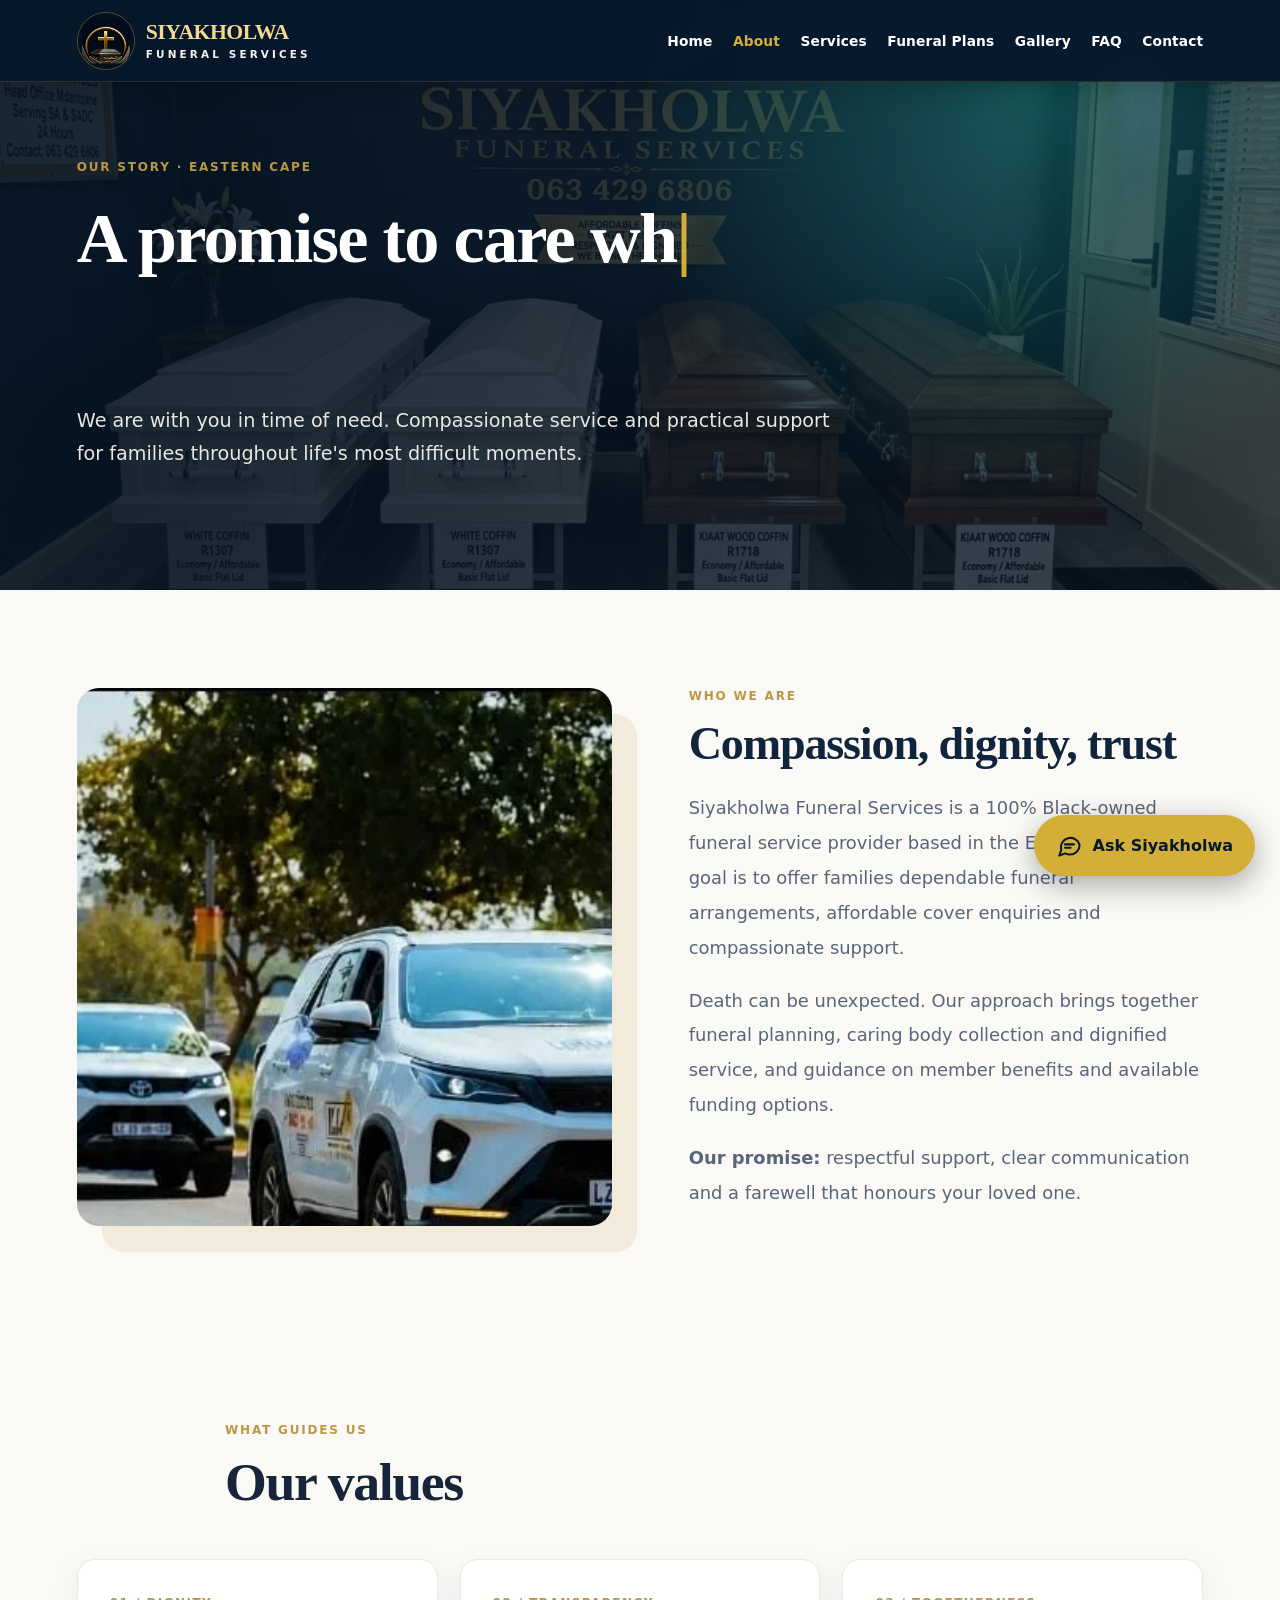
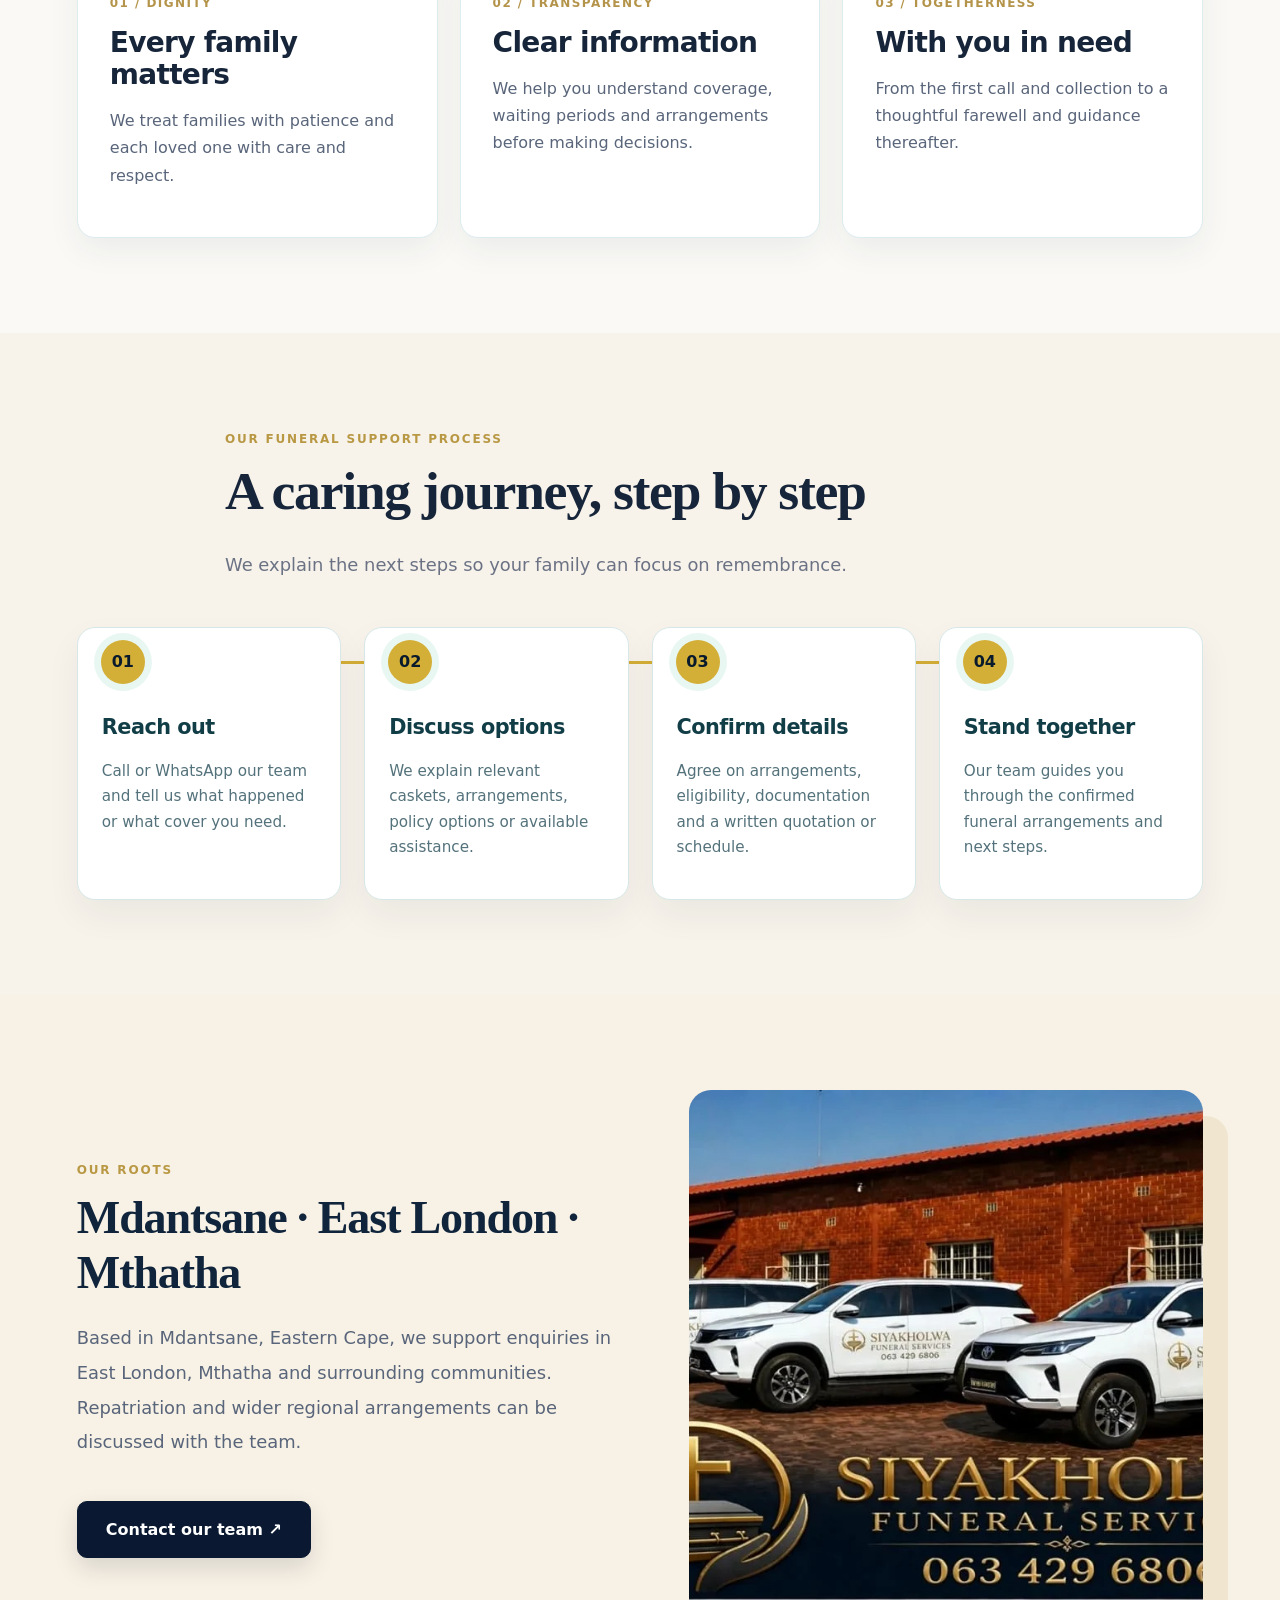
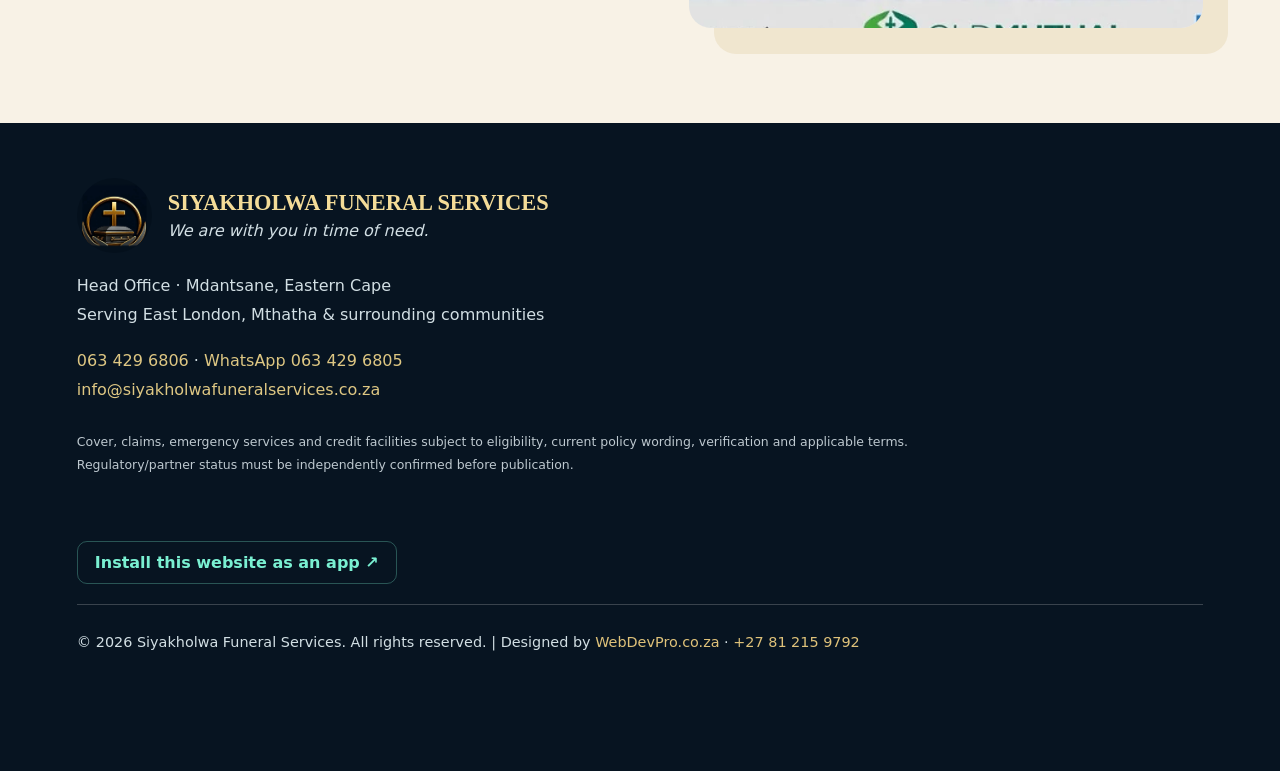
==== commit 5016c54a: "Fix Siyakholwa image visibility and move gallery beneath hero" ====
--- a/about.html
+++ b/about.html
@@ -33,10 +33,10 @@
 </header>
 <div aria-hidden="true" class="scroll-progress" id="scrollProgress"></div>
 <main id="main"><section class="inner-hero photo-inner"><div class="inner-glow"></div><span class="kicker reveal slide-left">OUR STORY · EASTERN CAPE</span><h1 class="typewriter" data-text="A promise to care when it matters most">A promise to care when it matters most</h1><p class="reveal slide-up">We are with you in time of need. Compassionate service and practical support for families throughout life's most difficult moments.</p></section>
-<section class="section"><div class="welcome-grid"><div class="welcome-photo reveal mask-in"><img alt="Siyakholwa branded vehicles outside the funeral services premises" loading="lazy" src="assets/poster-services.webp"/></div><div class="welcome-details reveal slide-right"><span class="kicker">WHO WE ARE</span><h2 class="typewriter reveal-title" data-text="Compassion, dignity, trust">Compassion, dignity, trust</h2><p>Siyakholwa Funeral Services is a 100% Black-owned funeral service provider based in the Eastern Cape. Our goal is to offer families dependable funeral arrangements, affordable cover enquiries and compassionate support.</p><p>Death can be unexpected. Our approach brings together funeral planning, caring body collection and dignified service, and guidance on member benefits and available funding options.</p><p><strong>Our promise:</strong> respectful support, clear communication and a farewell that honours your loved one.</p></div></div></section>
+<section class="section"><div class="welcome-grid"><div class="welcome-photo"><img alt="Siyakholwa branded funeral service fleet serving families in the Eastern Cape" loading="eager" decoding="async" src="assets/poster-fleet.webp" width="1200" height="800"/></div><div class="welcome-details reveal slide-right"><span class="kicker">WHO WE ARE</span><h2 class="typewriter reveal-title" data-text="Compassion, dignity, trust">Compassion, dignity, trust</h2><p>Siyakholwa Funeral Services is a 100% Black-owned funeral service provider based in the Eastern Cape. Our goal is to offer families dependable funeral arrangements, affordable cover enquiries and compassionate support.</p><p>Death can be unexpected. Our approach brings together funeral planning, caring body collection and dignified service, and guidance on member benefits and available funding options.</p><p><strong>Our promise:</strong> respectful support, clear communication and a farewell that honours your loved one.</p></div></div></section>
 <section class="section principles-section"><div class="section-head reveal slide-up"><span class="kicker">WHAT GUIDES US</span><h2>Our values</h2></div><div class="info-grid"><article class="info-card reveal slide-up"><span class="small-index">01 / DIGNITY</span><h3>Every family matters</h3><p>We treat families with patience and each loved one with care and respect.</p></article><article class="info-card reveal slide-up"><span class="small-index">02 / TRANSPARENCY</span><h3>Clear information</h3><p>We help you understand coverage, waiting periods and arrangements before making decisions.</p></article><article class="info-card reveal slide-up"><span class="small-index">03 / TOGETHERNESS</span><h3>With you in need</h3><p>From the first call and collection to a thoughtful farewell and guidance thereafter.</p></article></div></section>
 <section class="section premium-timeline-section"><div class="section-head reveal slide-up"><span class="kicker">OUR FUNERAL SUPPORT PROCESS</span><h2 class="typewriter reveal-title" data-text="A caring journey, step by step">A caring journey, step by step</h2><p>We explain the next steps so your family can focus on remembrance.</p></div><ol class="premium-timeline" id="premiumTimeline"></ol></section>
-<section class="section editorial-feature"><div class="welcome-grid reverse"><div class="welcome-details reveal slide-left"><span class="kicker">OUR ROOTS</span><h2>Mdantsane · East London · Mthatha</h2><p>Based in Mdantsane, Eastern Cape, we support enquiries in East London, Mthatha and surrounding communities. Repatriation and wider regional arrangements can be discussed with the team.</p><a class="btn dark-btn" href="contact.html">Contact our team ↗</a></div><div class="welcome-photo reveal mask-in"><img alt="Casket selection in the Siyakholwa funeral showroom" loading="lazy" src="assets/coffin-showroom.webp"/></div></div></section></main>
+<section class="section editorial-feature"><div class="welcome-grid reverse"><div class="welcome-details reveal slide-left"><span class="kicker">OUR ROOTS</span><h2>Mdantsane · East London · Mthatha</h2><p>Based in Mdantsane, Eastern Cape, we support enquiries in East London, Mthatha and surrounding communities. Repatriation and wider regional arrangements can be discussed with the team.</p><a class="btn dark-btn" href="contact.html">Contact our team ↗</a></div><div class="welcome-photo"><img alt="Siyakholwa funeral service premises and branded vehicles in the Eastern Cape" loading="eager" decoding="async" src="assets/poster-services.webp" width="1200" height="800"/></div></div></section></main>
 <footer>
 <div class="footer-main"><div class="footer-logo"><img alt="Siyakholwa emblem" src="assets/logo-mark.webp"/><div><strong>SIYAKHOLWA FUNERAL SERVICES</strong><p>We are with you in time of need.</p></div></div><p>Head Office · Mdantsane, Eastern Cape<br/>Serving East London, Mthatha &amp; surrounding communities</p><p><a href="tel:+27634296806">063 429 6806</a> · <a href="https://wa.me/27634296805" rel="noopener" target="_blank">WhatsApp 063 429 6805</a><br/><a href="mailto:info@siyakholwafuneralservices.co.za">info@siyakholwafuneralservices.co.za</a></p><p class="legal-note">Cover, claims, emergency services and credit facilities subject to eligibility, current policy wording, verification and applicable terms. Regulatory/partner status must be independently confirmed before publication.</p></div>
 <p class="footer-install"><button data-install="" type="button">Install this website as an app ↗</button></p>
--- a/brand.css
+++ b/brand.css
@@ -17,3 +17,9 @@
 .chat-launcher{background:#d4af37!important;color:#081a2b!important;border-color:#d4af37!important;box-shadow:0 9px 30px #0005!important}.chat-launcher-label{color:#07182b!important}.chat-launcher svg{color:#07182b!important}.chat-top{background:#081a30!important}.chat-avatar{background:#0b263d!important}.chat-panel .btn,.chat-controls button{background:#d4af37}.mobile-nav-chat-icon{background:#a68132!important}.mobile-nav-live{background:#70e69d!important}
 
 @media(max-width:767px){.slide-controls{bottom:13px!important;left:auto!important;right:16px!important}.hero-guarantee{margin-bottom:56px!important}.hero .slide-controls button{width:36px;height:36px}}
+
+/* Keep client photographs visible independently of scroll-reveal JavaScript. */
+.welcome-photo, .service-photo-card { opacity:1; clip-path:none; }
+.welcome-photo img, .service-photo-card img, .photo-strip img { display:block; width:100%; object-fit:cover; }
+.welcome-photo img { height:100%; }
+@media (prefers-reduced-motion:reduce) { .welcome-photo img, .service-photo-card img { transition:none; } }
